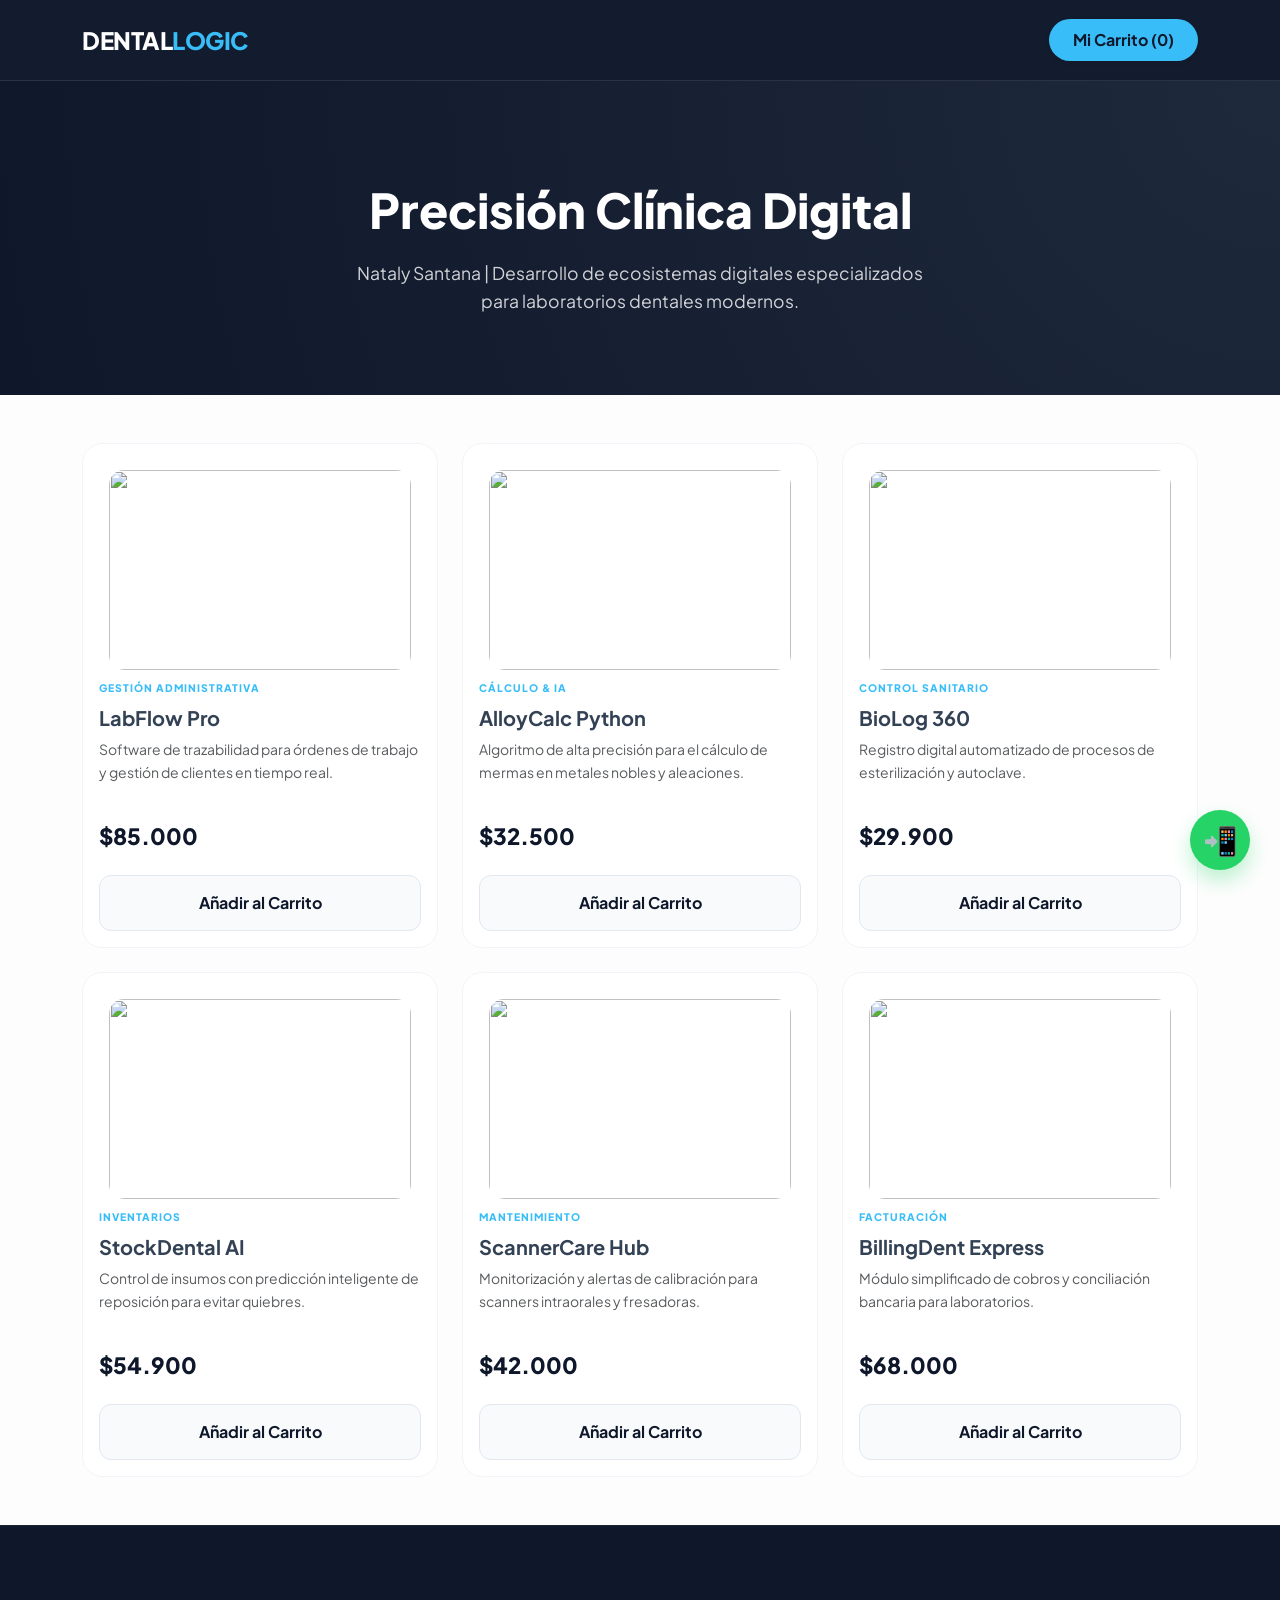
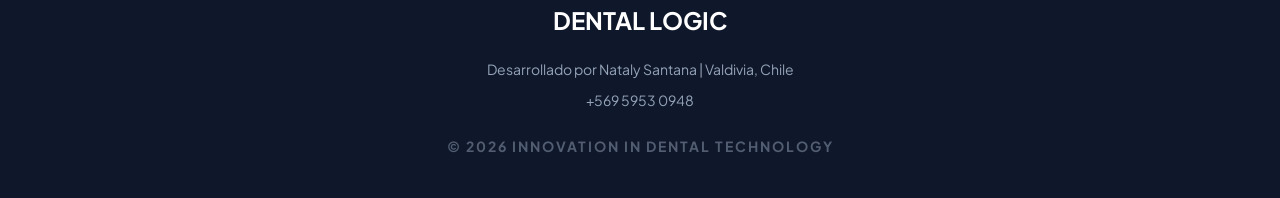
==== index.html @ 844ffe09 "design: upgrade a paleta profesional y catálogo completo" ====
<!DOCTYPE html>
<html lang="es">
<head>
    <meta charset="UTF-8">
    <meta name="viewport" content="width=device-width, initial-scale=1.0">
    <title>Dental Logic | Nataly Santana</title>
    <link href="https://cdn.jsdelivr.net/npm/bootstrap@5.3.0/dist/css/bootstrap.min.css" rel="stylesheet">
    <link href="https://fonts.googleapis.com/css2?family=Plus+Jakarta+Sans:wght@300;400;600;800&display=swap" rel="stylesheet">
    <style>
        :root { 
            --primary: #0f172a; 
            --accent: #38bdf8; 
            --bg: #fdfdfd; 
            --card-bg: #ffffff;
            --text-main: #334155;
            --wa-color: #25d366;
        }
        
        body { 
            background: var(--bg); 
            font-family: 'Plus Jakarta Sans', sans-serif; 
            color: var(--text-main);
            line-height: 1.6;
        }

        /* Navbar Estilo Minimalista */
        .navbar { 
            background: rgba(15, 23, 42, 0.98); 
            backdrop-filter: blur(10px);
            border-bottom: 1px solid rgba(255,255,255,0.1); 
            padding: 1.2rem 0;
        }
        .nav-logo { font-weight: 800; font-size: 1.5rem; color: white; text-decoration: none; letter-spacing: -0.5px; }
        .nav-logo span { color: var(--accent); }
        
        .btn-cart-nav { 
            background: var(--accent); 
            color: var(--primary); 
            border-radius: 50px; 
            padding: 8px 24px; 
            font-weight: 700; 
            border: none;
            transition: 0.3s;
        }

        /* Hero Section Profesional */
        .hero { 
            background: radial-gradient(circle at top right, #1e293b, #0f172a); 
            color: white; 
            padding: 100px 0 80px; 
            text-align: center; 
        }
        .hero h1 { font-weight: 800; font-size: 3rem; margin-bottom: 20px; }
        .hero p { opacity: 0.8; max-width: 600px; margin: 0 auto; font-size: 1.1rem; }

        /* Tarjetas de Producto */
        .product-card { 
            border: 1px solid #f1f5f9; 
            border-radius: 20px; 
            background: var(--card-bg); 
            transition: all 0.4s cubic-bezier(0.165, 0.84, 0.44, 1); 
            height: 100%; 
            display: flex;
            flex-direction: column;
        }
        .product-card:hover { 
            transform: translateY(-8px); 
            box-shadow: 0 20px 40px rgba(0,0,0,0.06);
            border-color: var(--accent);
        }
        
        .img-wrapper { 
            height: 200px; 
            border-radius: 15px; 
            margin: 10px;
            overflow: hidden; 
        }
        .card-img-top { height: 100%; width: 100%; object-fit: cover; }
        
        .badge-category { 
            font-size: 0.65rem; 
            text-transform: uppercase; 
            letter-spacing: 1px; 
            font-weight: 800; 
            color: var(--accent); 
            margin-bottom: 10px; 
            display: block;
        }

        .price-tag { font-size: 1.4rem; font-weight: 800; color: var(--primary); margin: 20px 0; }
        
        .btn-add { 
            background: #f8fafc; 
            color: var(--primary); 
            border: 1.5px solid #e2e8f0; 
            font-weight: 700; 
            border-radius: 12px; 
            width: 100%; 
            padding: 14px; 
            margin-top: auto;
            transition: 0.3s;
        }
        .btn-add:hover { background: var(--primary); color: white; border-color: var(--primary); }

        /* WhatsApp Floater */
        .wa-float { position: fixed; bottom: 30px; right: 30px; background: var(--wa-color); color: white; width: 60px; height: 60px; border-radius: 50%; display: flex; align-items: center; justify-content: center; font-size: 28px; box-shadow: 0 10px 20px rgba(37,211,102,0.3); z-index: 1000; text-decoration: none; }

        footer { background: #0f172a; color: #94a3b8; padding: 80px 0 40px; border-top: 1px solid rgba(255,255,255,0.05); }
    </style>
</head>
<body>

    <nav class="navbar sticky-top">
        <div class="container d-flex justify-content-between align-items-center">
            <a class="nav-logo" href="#">DENTAL<span>LOGIC</span></a>
            <button class="btn-cart-nav shadow-sm" data-bs-toggle="offcanvas" data-bs-target="#cartSide">
                Mi Carrito (<span id="count">0</span>)
            </button>
        </div>
    </nav>

    <header class="hero">
        <div class="container">
            <h1>Precisión Clínica Digital</h1>
            <p>Nataly Santana | Desarrollo de ecosistemas digitales especializados para laboratorios dentales modernos.</p>
        </div>
    </header>

    <main class="container py-5">
        <div class="row g-4">
            <div class="col-md-4">
                <div class="product-card p-3">
                    <div class="img-wrapper"><img src="https://images.unsplash.com/photo-1576091160550-2173dba999ef?auto=format&fit=crop&q=80&w=400" class="card-img-top"></div>
                    <span class="badge-category">Gestión Administrativa</span>
                    <h5 class="fw-bold">LabFlow Pro</h5>
                    <p class="small text-muted">Software de trazabilidad para órdenes de trabajo y gestión de clientes en tiempo real.</p>
                    <div class="price-tag">$85.000</div>
                    <button class="btn-add" onclick="add('LabFlow Pro', 85000)">Añadir al Carrito</button>
                </div>
            </div>

            <div class="col-md-4">
                <div class="product-card p-3">
                    <div class="img-wrapper"><img src="https://images.unsplash.com/photo-1551076805-e1869033e561?auto=format&fit=crop&q=80&w=400" class="card-img-top"></div>
                    <span class="badge-category">Cálculo & IA</span>
                    <h5 class="fw-bold">AlloyCalc Python</h5>
                    <p class="small text-muted">Algoritmo de alta precisión para el cálculo de mermas en metales nobles y aleaciones.</p>
                    <div class="price-tag">$32.500</div>
                    <button class="btn-add" onclick="add('AlloyCalc Python', 32500)">Añadir al Carrito</button>
                </div>
            </div>

            <div class="col-md-4">
                <div class="product-card p-3">
                    <div class="img-wrapper"><img src="https://images.unsplash.com/photo-1581091226825-a6a2a5aee158?auto=format&fit=crop&q=80&w=400" class="card-img-top"></div>
                    <span class="badge-category">Control Sanitario</span>
                    <h5 class="fw-bold">BioLog 360</h5>
                    <p class="small text-muted">Registro digital automatizado de procesos de esterilización y autoclave.</p>
                    <div class="price-tag">$29.900</div>
                    <button class="btn-add" onclick="add('BioLog 360', 29900)">Añadir al Carrito</button>
                </div>
            </div>

            <div class="col-md-4">
                <div class="product-card p-3">
                    <div class="img-wrapper"><img src="https://images.unsplash.com/photo-1460925895917-afdab827c52f?auto=format&fit=crop&q=80&w=400" class="card-img-top"></div>
                    <span class="badge-category">Inventarios</span>
                    <h5 class="fw-bold">StockDental AI</h5>
                    <p class="small text-muted">Control de insumos con predicción inteligente de reposición para evitar quiebres.</p>
                    <div class="price-tag">$54.900</div>
                    <button class="btn-add" onclick="add('StockDental AI', 54900)">Añadir al Carrito</button>
                </div>
            </div>

            <div class="col-md-4">
                <div class="product-card p-3">
                    <div class="img-wrapper"><img src="https://images.unsplash.com/photo-1518152006812-edab29b069ac?auto=format&fit=crop&q=80&w=400" class="card-img-top"></div>
                    <span class="badge-category">Mantenimiento</span>
                    <h5 class="fw-bold">ScannerCare Hub</h5>
                    <p class="small text-muted">Monitorización y alertas de calibración para scanners intraorales y fresadoras.</p>
                    <div class="price-tag">$42.000</div>
                    <button class="btn-add" onclick="add('ScannerCare Hub', 42000)">Añadir al Carrito</button>
                </div>
            </div>

            <div class="col-md-4">
                <div class="product-card p-3">
                    <div class="img-wrapper"><img src="https://images.unsplash.com/photo-1584017911766-d451b3d0e843?auto=format&fit=crop&q=80&w=400" class="card-img-top"></div>
                    <span class="badge-category">Facturación</span>
                    <h5 class="fw-bold">BillingDent Express</h5>
                    <p class="small text-muted">Módulo simplificado de cobros y conciliación bancaria para laboratorios.</p>
                    <div class="price-tag">$68.000</div>
                    <button class="btn-add" onclick="add('BillingDent Express', 68000)">Añadir al Carrito</button>
                </div>
            </div>
        </div>
    </main>

    <div class="offcanvas offcanvas-end shadow" tabindex="-1" id="cartSide">
        <div class="offcanvas-header py-4 bg-dark text-white">
            <h5 class="fw-bold mb-0">TU SELECCIÓN</h5>
            <button type="button" class="btn-close btn-close-white" data-bs-dismiss="offcanvas"></button>
        </div>
        <div class="offcanvas-body">
            <div id="cartList"></div>
            <div class="mt-4 p-3 bg-light rounded-4 text-dark d-flex justify-content-between fw-bold h5">
                <span>Total:</span>
                <span id="totalPrice">$0</span>
            </div>
            <a href="#" id="waCheck" class="btn btn-success w-100 py-3 mt-3 fw-bold rounded-4 shadow" style="display:none; background-color: var(--wa-color); border:none; font-size: 1.1rem;">IR A PAGAR 💳</a>
        </div>
    </div>

    <a href="https://wa.me/56959530948?text=Hola%20Nataly!%20Te%20contacto%20desde%20Dental%20Logic." class="wa-float" target="_blank">📲</a>

    <footer>
        <div class="container text-center">
            <h4 class="text-white fw-bold mb-4">DENTAL LOGIC</h4>
            <p class="small mb-2">Desarrollado por Nataly Santana | Valdivia, Chile</p>
            <p class="small mb-4">+569 5953 0948</p>
            <div class="opacity-50 small text-uppercase fw-bold" style="letter-spacing: 2px;">© 2026 Innovation in Dental Technology</div>
        </div>
    </footer>

    <script src="https://cdn.jsdelivr.net/npm/bootstrap@5.3.0/dist/js/bootstrap.bundle.min.js"></script>
    <script>
        let cart = [];
        let total = 0;
        function add(n, p) { cart.push({ n, p }); total += p; update(); }
        function update() {
            document.getElementById('count').innerText = cart.length;
            const list = document.getElementById('cartList');
            const wa = document.getElementById('waCheck');
            if (cart.length === 0) {
                list.innerHTML = '<div class="text-center py-5 text-muted small">El carrito está vacío.</div>';
                wa.style.display = "none";
            } else {
                list.innerHTML = '';
                cart.forEach((i, idx) => {
                    list.innerHTML += `<div class="d-flex justify-content-between mb-3 border-bottom pb-2"><div><div class="fw-bold small">${i.n}</div></div><strong class="text-primary">$${i.p.toLocaleString()}</strong></div>`;
                });
                wa.style.display = "block";
            }
            document.getElementById('totalPrice').innerText = `$${total.toLocaleString()}`;
            let m = "Hola Nataly! Me interesa contratar los siguientes programas de Dental Logic:%0A";
            cart.forEach(p => m += `- ${p.n}%0A`);
            m += `TOTAL A PAGAR: $${total}`;
            wa.href = `https://wa.me/56959530948?text=${m}`;
        }
    </script>
</body>
</html>
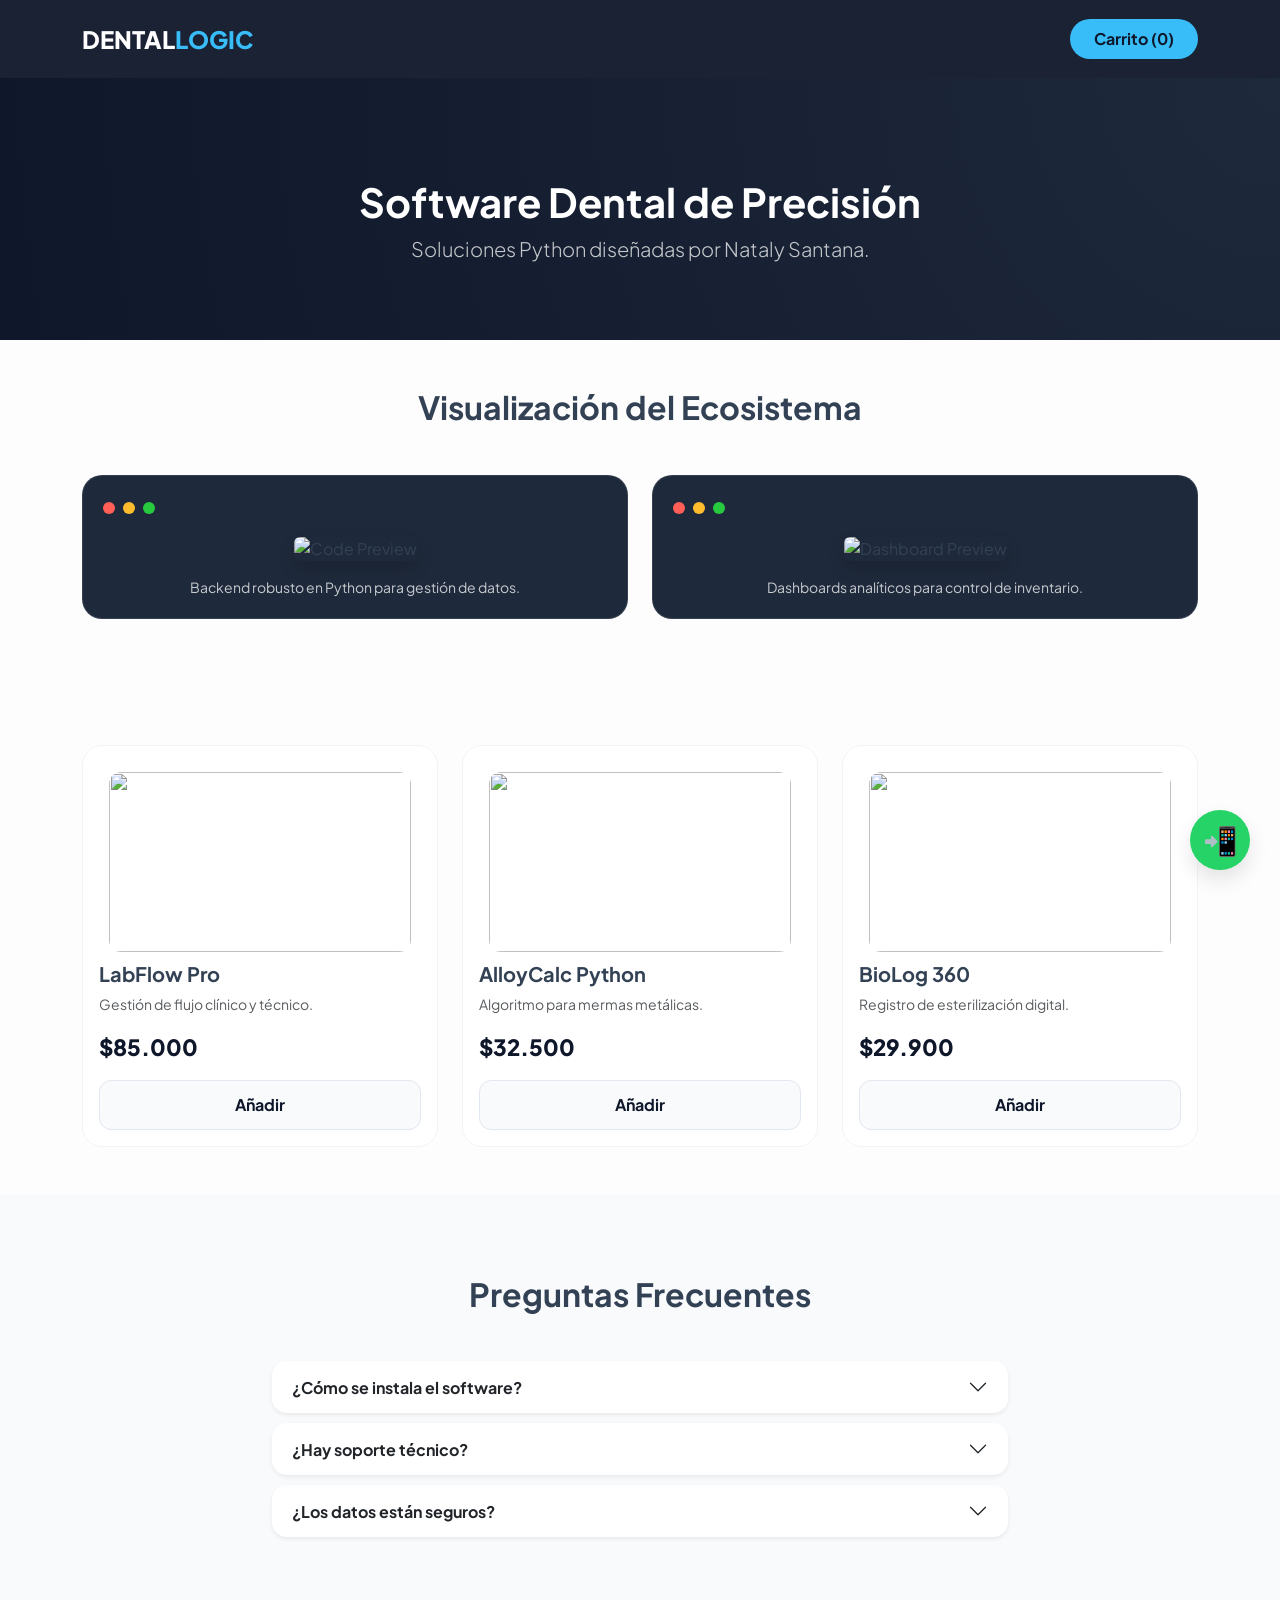
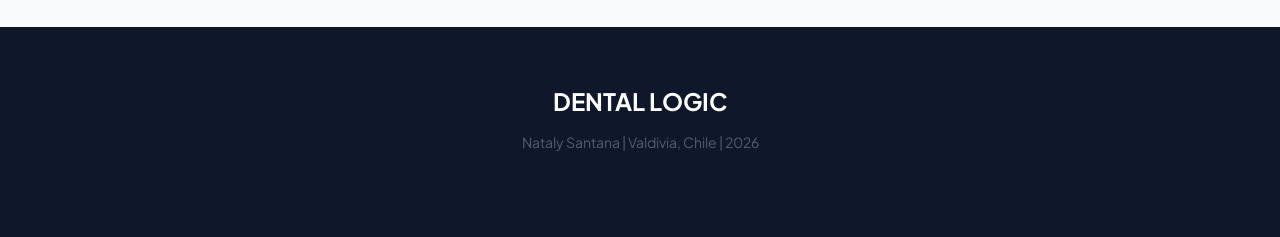
==== commit db42232f: "feat: agregar galería de software y sección de preguntas frecuentes" ====
--- a/index.html
+++ b/index.html
@@ -7,105 +7,34 @@
     <link href="https://cdn.jsdelivr.net/npm/bootstrap@5.3.0/dist/css/bootstrap.min.css" rel="stylesheet">
     <link href="https://fonts.googleapis.com/css2?family=Plus+Jakarta+Sans:wght@300;400;600;800&display=swap" rel="stylesheet">
     <style>
-        :root { 
-            --primary: #0f172a; 
-            --accent: #38bdf8; 
-            --bg: #fdfdfd; 
-            --card-bg: #ffffff;
-            --text-main: #334155;
-            --wa-color: #25d366;
-        }
+        :root { --primary: #0f172a; --accent: #38bdf8; --bg: #fdfdfd; --wa: #25d366; }
+        body { background: var(--bg); font-family: 'Plus Jakarta Sans', sans-serif; color: #334155; }
+        .navbar { background: rgba(15, 23, 42, 0.95); backdrop-filter: blur(10px); padding: 1.2rem 0; }
+        .nav-logo { font-weight: 800; font-size: 1.5rem; color: white; text-decoration: none; }
+        .nav-logo span { color: var(--accent); }
+        .btn-cart-nav { background: var(--accent); color: var(--primary); border-radius: 50px; padding: 8px 24px; font-weight: 700; border: none; }
         
-        body { 
-            background: var(--bg); 
-            font-family: 'Plus Jakarta Sans', sans-serif; 
-            color: var(--text-main);
-            line-height: 1.6;
-        }
-
-        /* Navbar Estilo Minimalista */
-        .navbar { 
-            background: rgba(15, 23, 42, 0.98); 
-            backdrop-filter: blur(10px);
-            border-bottom: 1px solid rgba(255,255,255,0.1); 
-            padding: 1.2rem 0;
-        }
-        .nav-logo { font-weight: 800; font-size: 1.5rem; color: white; text-decoration: none; letter-spacing: -0.5px; }
-        .nav-logo span { color: var(--accent); }
+        .hero { background: radial-gradient(circle at top right, #1e293b, #0f172a); color: white; padding: 100px 0 60px; text-align: center; }
         
-        .btn-cart-nav { 
-            background: var(--accent); 
-            color: var(--primary); 
-            border-radius: 50px; 
-            padding: 8px 24px; 
-            font-weight: 700; 
-            border: none;
-            transition: 0.3s;
-        }
-
-        /* Hero Section Profesional */
-        .hero { 
-            background: radial-gradient(circle at top right, #1e293b, #0f172a); 
-            color: white; 
-            padding: 100px 0 80px; 
-            text-align: center; 
-        }
-        .hero h1 { font-weight: 800; font-size: 3rem; margin-bottom: 20px; }
-        .hero p { opacity: 0.8; max-width: 600px; margin: 0 auto; font-size: 1.1rem; }
-
-        /* Tarjetas de Producto */
-        .product-card { 
-            border: 1px solid #f1f5f9; 
-            border-radius: 20px; 
-            background: var(--card-bg); 
-            transition: all 0.4s cubic-bezier(0.165, 0.84, 0.44, 1); 
-            height: 100%; 
-            display: flex;
-            flex-direction: column;
-        }
-        .product-card:hover { 
-            transform: translateY(-8px); 
-            box-shadow: 0 20px 40px rgba(0,0,0,0.06);
-            border-color: var(--accent);
-        }
+        /* Galería Estilo Dashboard */
+        .preview-box { background: #1e293b; border-radius: 20px; padding: 20px; border: 1px solid rgba(255,255,255,0.1); margin-bottom: 30px; }
+        .preview-dot { height: 12px; width: 12px; border-radius: 50%; display: inline-block; margin-right: 5px; }
         
-        .img-wrapper { 
-            height: 200px; 
-            border-radius: 15px; 
-            margin: 10px;
-            overflow: hidden; 
-        }
+        .product-card { border: 1px solid #f1f5f9; border-radius: 20px; background: white; transition: 0.4s; height: 100%; }
+        .product-card:hover { transform: translateY(-8px); box-shadow: 0 20px 40px rgba(0,0,0,0.06); border-color: var(--accent); }
+        .img-wrapper { height: 180px; border-radius: 12px; margin: 10px; overflow: hidden; }
         .card-img-top { height: 100%; width: 100%; object-fit: cover; }
-        
-        .badge-category { 
-            font-size: 0.65rem; 
-            text-transform: uppercase; 
-            letter-spacing: 1px; 
-            font-weight: 800; 
-            color: var(--accent); 
-            margin-bottom: 10px; 
-            display: block;
-        }
-
-        .price-tag { font-size: 1.4rem; font-weight: 800; color: var(--primary); margin: 20px 0; }
-        
-        .btn-add { 
-            background: #f8fafc; 
-            color: var(--primary); 
-            border: 1.5px solid #e2e8f0; 
-            font-weight: 700; 
-            border-radius: 12px; 
-            width: 100%; 
-            padding: 14px; 
-            margin-top: auto;
-            transition: 0.3s;
-        }
-        .btn-add:hover { background: var(--primary); color: white; border-color: var(--primary); }
-
-        /* WhatsApp Floater */
-        .wa-float { position: fixed; bottom: 30px; right: 30px; background: var(--wa-color); color: white; width: 60px; height: 60px; border-radius: 50%; display: flex; align-items: center; justify-content: center; font-size: 28px; box-shadow: 0 10px 20px rgba(37,211,102,0.3); z-index: 1000; text-decoration: none; }
-
-        footer { background: #0f172a; color: #94a3b8; padding: 80px 0 40px; border-top: 1px solid rgba(255,255,255,0.05); }
+        .price-tag { font-size: 1.4rem; font-weight: 800; color: var(--primary); margin: 15px 0; }
+        .btn-add { background: #f8fafc; color: var(--primary); border: 1.5px solid #e2e8f0; font-weight: 700; border-radius: 12px; width: 100%; padding: 12px; }
+        .btn-add:hover { background: var(--primary); color: white; }
+
+        /* FAQ Estilo Acordeón */
+        .faq-section { background: #f8fafc; padding: 80px 0; }
+        .accordion-item { border: none; margin-bottom: 10px; border-radius: 15px !important; overflow: hidden; box-shadow: 0 5px 15px rgba(0,0,0,0.02); }
+        .accordion-button:not(.collapsed) { background-color: var(--accent); color: var(--primary); }
+
+        .wa-float { position: fixed; bottom: 30px; right: 30px; background: var(--wa); color: white; width: 60px; height: 60px; border-radius: 50%; display: flex; align-items: center; justify-content: center; font-size: 28px; box-shadow: 0 10px 20px rgba(0,0,0,0.1); z-index: 1000; text-decoration: none; }
+        footer { background: #0f172a; color: #94a3b8; padding: 60px 0; }
     </style>
 </head>
 <body>
@@ -113,92 +42,130 @@
     <nav class="navbar sticky-top">
         <div class="container d-flex justify-content-between align-items-center">
             <a class="nav-logo" href="#">DENTAL<span>LOGIC</span></a>
-            <button class="btn-cart-nav shadow-sm" data-bs-toggle="offcanvas" data-bs-target="#cartSide">
-                Mi Carrito (<span id="count">0</span>)
+            <button class="btn-cart-nav" data-bs-toggle="offcanvas" data-bs-target="#cartSide">
+                Carrito (<span id="count">0</span>)
             </button>
         </div>
     </nav>
 
     <header class="hero">
         <div class="container">
-            <h1>Precisión Clínica Digital</h1>
-            <p>Nataly Santana | Desarrollo de ecosistemas digitales especializados para laboratorios dentales modernos.</p>
+            <h1 class="fw-bold">Software Dental de Precisión</h1>
+            <p class="lead opacity-75">Soluciones Python diseñadas por Nataly Santana.</p>
         </div>
     </header>
+
+    <section class="container py-5">
+        <h2 class="text-center fw-bold mb-5">Visualización del Ecosistema</h2>
+        <div class="row g-4 text-center">
+            <div class="col-md-6">
+                <div class="preview-box">
+                    <div class="text-start mb-3">
+                        <span class="preview-dot" style="background:#ff5f56"></span>
+                        <span class="preview-dot" style="background:#ffbd2e"></span>
+                        <span class="preview-dot" style="background:#27c93f"></span>
+                    </div>
+                    <img src="https://images.unsplash.com/photo-1555066931-4365d14bab8c?q=80&w=600" class="img-fluid rounded shadow" alt="Code Preview">
+                    <p class="text-white mt-3 mb-0 small opacity-75">Backend robusto en Python para gestión de datos.</p>
+                </div>
+            </div>
+            <div class="col-md-6">
+                <div class="preview-box">
+                    <div class="text-start mb-3">
+                        <span class="preview-dot" style="background:#ff5f56"></span>
+                        <span class="preview-dot" style="background:#ffbd2e"></span>
+                        <span class="preview-dot" style="background:#27c93f"></span>
+                    </div>
+                    <img src="https://images.unsplash.com/photo-1551288049-bbda38a10ad5?q=80&w=600" class="img-fluid rounded shadow" alt="Dashboard Preview">
+                    <p class="text-white mt-3 mb-0 small opacity-75">Dashboards analíticos para control de inventario.</p>
+                </div>
+            </div>
+        </div>
+    </section>
 
     <main class="container py-5">
         <div class="row g-4">
             <div class="col-md-4">
                 <div class="product-card p-3">
-                    <div class="img-wrapper"><img src="https://images.unsplash.com/photo-1576091160550-2173dba999ef?auto=format&fit=crop&q=80&w=400" class="card-img-top"></div>
-                    <span class="badge-category">Gestión Administrativa</span>
-                    <h5 class="fw-bold">LabFlow Pro</h5>
-                    <p class="small text-muted">Software de trazabilidad para órdenes de trabajo y gestión de clientes en tiempo real.</p>
+                    <div class="img-wrapper"><img src="https://images.unsplash.com/photo-1576091160550-2173dba999ef?q=80&w=400" class="card-img-top"></div>
+                    <h5 class="fw-bold mt-2">LabFlow Pro</h5>
+                    <p class="small text-muted">Gestión de flujo clínico y técnico.</p>
                     <div class="price-tag">$85.000</div>
-                    <button class="btn-add" onclick="add('LabFlow Pro', 85000)">Añadir al Carrito</button>
-                </div>
-            </div>
-
+                    <button class="btn-add" onclick="add('LabFlow Pro', 85000)">Añadir</button>
+                </div>
+            </div>
             <div class="col-md-4">
                 <div class="product-card p-3">
-                    <div class="img-wrapper"><img src="https://images.unsplash.com/photo-1551076805-e1869033e561?auto=format&fit=crop&q=80&w=400" class="card-img-top"></div>
-                    <span class="badge-category">Cálculo & IA</span>
-                    <h5 class="fw-bold">AlloyCalc Python</h5>
-                    <p class="small text-muted">Algoritmo de alta precisión para el cálculo de mermas en metales nobles y aleaciones.</p>
+                    <div class="img-wrapper"><img src="https://images.unsplash.com/photo-1518152006812-edab29b069ac?q=80&w=400" class="card-img-top"></div>
+                    <h5 class="fw-bold mt-2">AlloyCalc Python</h5>
+                    <p class="small text-muted">Algoritmo para mermas metálicas.</p>
                     <div class="price-tag">$32.500</div>
-                    <button class="btn-add" onclick="add('AlloyCalc Python', 32500)">Añadir al Carrito</button>
-                </div>
-            </div>
-
+                    <button class="btn-add" onclick="add('AlloyCalc Python', 32500)">Añadir</button>
+                </div>
+            </div>
             <div class="col-md-4">
                 <div class="product-card p-3">
-                    <div class="img-wrapper"><img src="https://images.unsplash.com/photo-1581091226825-a6a2a5aee158?auto=format&fit=crop&q=80&w=400" class="card-img-top"></div>
-                    <span class="badge-category">Control Sanitario</span>
-                    <h5 class="fw-bold">BioLog 360</h5>
-                    <p class="small text-muted">Registro digital automatizado de procesos de esterilización y autoclave.</p>
+                    <div class="img-wrapper"><img src="https://images.unsplash.com/photo-1581091226825-a6a2a5aee158?q=80&w=400" class="card-img-top"></div>
+                    <h5 class="fw-bold mt-2">BioLog 360</h5>
+                    <p class="small text-muted">Registro de esterilización digital.</p>
                     <div class="price-tag">$29.900</div>
-                    <button class="btn-add" onclick="add('BioLog 360', 29900)">Añadir al Carrito</button>
-                </div>
-            </div>
-
-            <div class="col-md-4">
-                <div class="product-card p-3">
-                    <div class="img-wrapper"><img src="https://images.unsplash.com/photo-1460925895917-afdab827c52f?auto=format&fit=crop&q=80&w=400" class="card-img-top"></div>
-                    <span class="badge-category">Inventarios</span>
-                    <h5 class="fw-bold">StockDental AI</h5>
-                    <p class="small text-muted">Control de insumos con predicción inteligente de reposición para evitar quiebres.</p>
-                    <div class="price-tag">$54.900</div>
-                    <button class="btn-add" onclick="add('StockDental AI', 54900)">Añadir al Carrito</button>
-                </div>
-            </div>
-
-            <div class="col-md-4">
-                <div class="product-card p-3">
-                    <div class="img-wrapper"><img src="https://images.unsplash.com/photo-1518152006812-edab29b069ac?auto=format&fit=crop&q=80&w=400" class="card-img-top"></div>
-                    <span class="badge-category">Mantenimiento</span>
-                    <h5 class="fw-bold">ScannerCare Hub</h5>
-                    <p class="small text-muted">Monitorización y alertas de calibración para scanners intraorales y fresadoras.</p>
-                    <div class="price-tag">$42.000</div>
-                    <button class="btn-add" onclick="add('ScannerCare Hub', 42000)">Añadir al Carrito</button>
-                </div>
-            </div>
-
-            <div class="col-md-4">
-                <div class="product-card p-3">
-                    <div class="img-wrapper"><img src="https://images.unsplash.com/photo-1584017911766-d451b3d0e843?auto=format&fit=crop&q=80&w=400" class="card-img-top"></div>
-                    <span class="badge-category">Facturación</span>
-                    <h5 class="fw-bold">BillingDent Express</h5>
-                    <p class="small text-muted">Módulo simplificado de cobros y conciliación bancaria para laboratorios.</p>
-                    <div class="price-tag">$68.000</div>
-                    <button class="btn-add" onclick="add('BillingDent Express', 68000)">Añadir al Carrito</button>
+                    <button class="btn-add" onclick="add('BioLog 360', 29900)">Añadir</button>
                 </div>
             </div>
         </div>
     </main>
 
+    <section class="faq-section">
+        <div class="container">
+            <h2 class="text-center fw-bold mb-5">Preguntas Frecuentes</h2>
+            <div class="row justify-content-center">
+                <div class="col-md-8">
+                    <div class="accordion" id="faqAcc">
+                        <div class="accordion-item shadow-sm">
+                            <h2 class="accordion-header">
+                                <button class="accordion-button collapsed fw-bold" type="button" data-bs-toggle="collapse" data-bs-target="#f1">
+                                    ¿Cómo se instala el software?
+                                </button>
+                            </h2>
+                            <div id="f1" class="accordion-collapse collapse" data-bs-parent="#faqAcc">
+                                <div class="accordion-body">
+                                    Nuestras soluciones son Web-Based o de escritorio. Yo misma realizo la configuración remota inicial para asegurar que todo funcione perfecto en tu laboratorio.
+                                </div>
+                            </div>
+                        </div>
+                        <div class="accordion-item shadow-sm">
+                            <h2 class="accordion-header">
+                                <button class="accordion-button collapsed fw-bold" type="button" data-bs-toggle="collapse" data-bs-target="#f2">
+                                    ¿Hay soporte técnico?
+                                </button>
+                            </h2>
+                            <div id="f2" class="accordion-collapse collapse" data-bs-parent="#faqAcc">
+                                <div class="accordion-body">
+                                    ¡Claro! Al ser desarrolladora directa, el soporte es personalizado vía WhatsApp o Zoom para cualquier duda técnica.
+                                </div>
+                            </div>
+                        </div>
+                        <div class="accordion-item shadow-sm">
+                            <h2 class="accordion-header">
+                                <button class="accordion-button collapsed fw-bold" type="button" data-bs-toggle="collapse" data-bs-target="#f3">
+                                    ¿Los datos están seguros?
+                                </button>
+                            </h2>
+                            <div id="f3" class="accordion-collapse collapse" data-bs-parent="#faqAcc">
+                                <div class="accordion-body">
+                                    Sí. Utilizamos bases de datos encriptadas y respaldos automáticos diarios para que la información de tus pacientes esté siempre protegida.
+                                </div>
+                            </div>
+                        </div>
+                    </div>
+                </div>
+            </div>
+        </div>
+    </section>
+
     <div class="offcanvas offcanvas-end shadow" tabindex="-1" id="cartSide">
-        <div class="offcanvas-header py-4 bg-dark text-white">
-            <h5 class="fw-bold mb-0">TU SELECCIÓN</h5>
+        <div class="offcanvas-header bg-dark text-white">
+            <h5 class="fw-bold mb-0">TU PEDIDO</h5>
             <button type="button" class="btn-close btn-close-white" data-bs-dismiss="offcanvas"></button>
         </div>
         <div class="offcanvas-body">
@@ -207,7 +174,7 @@
                 <span>Total:</span>
                 <span id="totalPrice">$0</span>
             </div>
-            <a href="#" id="waCheck" class="btn btn-success w-100 py-3 mt-3 fw-bold rounded-4 shadow" style="display:none; background-color: var(--wa-color); border:none; font-size: 1.1rem;">IR A PAGAR 💳</a>
+            <a href="#" id="waCheck" class="btn btn-success w-100 py-3 mt-3 fw-bold rounded-4 shadow" style="display:none; background-color: var(--wa); border:none;">PAGAR VÍA WHATSAPP 📲</a>
         </div>
     </div>
 
@@ -215,36 +182,29 @@
 
     <footer>
         <div class="container text-center">
-            <h4 class="text-white fw-bold mb-4">DENTAL LOGIC</h4>
-            <p class="small mb-2">Desarrollado por Nataly Santana | Valdivia, Chile</p>
-            <p class="small mb-4">+569 5953 0948</p>
-            <div class="opacity-50 small text-uppercase fw-bold" style="letter-spacing: 2px;">© 2026 Innovation in Dental Technology</div>
+            <h4 class="text-white fw-bold mb-3">DENTAL LOGIC</h4>
+            <p class="small mb-4 opacity-50">Nataly Santana | Valdivia, Chile | 2026</p>
         </div>
     </footer>
 
     <script src="https://cdn.jsdelivr.net/npm/bootstrap@5.3.0/dist/js/bootstrap.bundle.min.js"></script>
     <script>
-        let cart = [];
-        let total = 0;
+        let cart = []; let total = 0;
         function add(n, p) { cart.push({ n, p }); total += p; update(); }
         function update() {
             document.getElementById('count').innerText = cart.length;
             const list = document.getElementById('cartList');
             const wa = document.getElementById('waCheck');
-            if (cart.length === 0) {
-                list.innerHTML = '<div class="text-center py-5 text-muted small">El carrito está vacío.</div>';
-                wa.style.display = "none";
-            } else {
+            if (cart.length === 0) { list.innerHTML = '<div class="text-center py-5 text-muted small">Vacio.</div>'; wa.style.display = "none"; }
+            else {
                 list.innerHTML = '';
-                cart.forEach((i, idx) => {
-                    list.innerHTML += `<div class="d-flex justify-content-between mb-3 border-bottom pb-2"><div><div class="fw-bold small">${i.n}</div></div><strong class="text-primary">$${i.p.toLocaleString()}</strong></div>`;
-                });
+                cart.forEach(i => { list.innerHTML += `<div class="d-flex justify-content-between mb-3 border-bottom pb-2"><div><div class="fw-bold small">${i.n}</div></div><strong>$${i.p.toLocaleString()}</strong></div>`; });
                 wa.style.display = "block";
             }
             document.getElementById('totalPrice').innerText = `$${total.toLocaleString()}`;
-            let m = "Hola Nataly! Me interesa contratar los siguientes programas de Dental Logic:%0A";
+            let m = "Hola Nataly! Me interesa contratar estos programas:%0A";
             cart.forEach(p => m += `- ${p.n}%0A`);
-            m += `TOTAL A PAGAR: $${total}`;
+            m += `Total: $${total}`;
             wa.href = `https://wa.me/56959530948?text=${m}`;
         }
     </script>
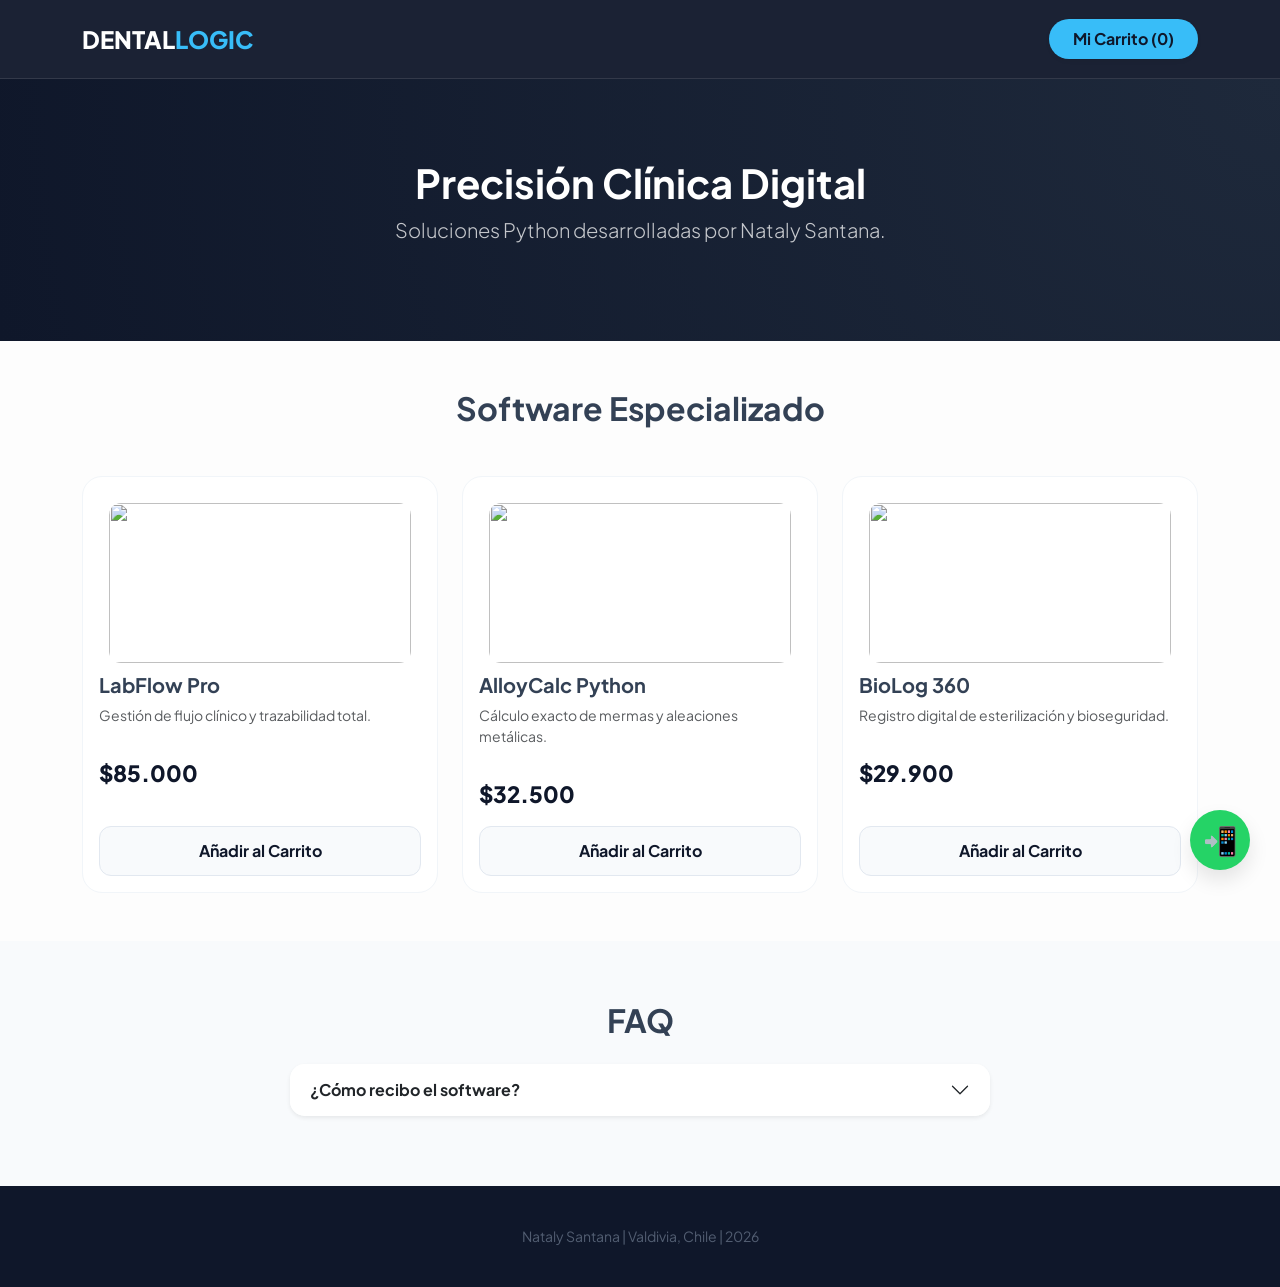
==== commit 82d8dd23: "fix: restaurar versión profesional completa" ====
--- a/index.html
+++ b/index.html
@@ -9,32 +9,23 @@
     <style>
         :root { --primary: #0f172a; --accent: #38bdf8; --bg: #fdfdfd; --wa: #25d366; }
         body { background: var(--bg); font-family: 'Plus Jakarta Sans', sans-serif; color: #334155; }
-        .navbar { background: rgba(15, 23, 42, 0.95); backdrop-filter: blur(10px); padding: 1.2rem 0; }
+        .navbar { background: rgba(15, 23, 42, 0.95); backdrop-filter: blur(10px); padding: 1.2rem 0; border-bottom: 1px solid rgba(255,255,255,0.1); }
         .nav-logo { font-weight: 800; font-size: 1.5rem; color: white; text-decoration: none; }
         .nav-logo span { color: var(--accent); }
         .btn-cart-nav { background: var(--accent); color: var(--primary); border-radius: 50px; padding: 8px 24px; font-weight: 700; border: none; }
-        
-        .hero { background: radial-gradient(circle at top right, #1e293b, #0f172a); color: white; padding: 100px 0 60px; text-align: center; }
-        
-        /* Galería Estilo Dashboard */
-        .preview-box { background: #1e293b; border-radius: 20px; padding: 20px; border: 1px solid rgba(255,255,255,0.1); margin-bottom: 30px; }
-        .preview-dot { height: 12px; width: 12px; border-radius: 50%; display: inline-block; margin-right: 5px; }
-        
-        .product-card { border: 1px solid #f1f5f9; border-radius: 20px; background: white; transition: 0.4s; height: 100%; }
+        .hero { background: radial-gradient(circle at top right, #1e293b, #0f172a); color: white; padding: 80px 0; text-align: center; }
+        .preview-box { background: #1e293b; border-radius: 20px; padding: 15px; border: 1px solid rgba(255,255,255,0.1); margin-bottom: 20px; }
+        .preview-dot { height: 10px; width: 10px; border-radius: 50%; display: inline-block; margin-right: 5px; }
+        .product-card { border: 1px solid #f1f5f9; border-radius: 20px; background: white; transition: 0.4s; height: 100%; display: flex; flex-direction: column; }
         .product-card:hover { transform: translateY(-8px); box-shadow: 0 20px 40px rgba(0,0,0,0.06); border-color: var(--accent); }
-        .img-wrapper { height: 180px; border-radius: 12px; margin: 10px; overflow: hidden; }
+        .img-wrapper { height: 160px; border-radius: 12px; margin: 10px; overflow: hidden; }
         .card-img-top { height: 100%; width: 100%; object-fit: cover; }
         .price-tag { font-size: 1.4rem; font-weight: 800; color: var(--primary); margin: 15px 0; }
-        .btn-add { background: #f8fafc; color: var(--primary); border: 1.5px solid #e2e8f0; font-weight: 700; border-radius: 12px; width: 100%; padding: 12px; }
-        .btn-add:hover { background: var(--primary); color: white; }
-
-        /* FAQ Estilo Acordeón */
-        .faq-section { background: #f8fafc; padding: 80px 0; }
-        .accordion-item { border: none; margin-bottom: 10px; border-radius: 15px !important; overflow: hidden; box-shadow: 0 5px 15px rgba(0,0,0,0.02); }
-        .accordion-button:not(.collapsed) { background-color: var(--accent); color: var(--primary); }
-
+        .btn-add { background: #f8fafc; color: var(--primary); border: 1.5px solid #e2e8f0; font-weight: 700; border-radius: 12px; width: 100%; padding: 12px; margin-top: auto; }
+        .faq-section { background: #f8fafc; padding: 60px 0; }
+        .accordion-item { border: none; margin-bottom: 10px; border-radius: 15px !important; overflow: hidden; }
         .wa-float { position: fixed; bottom: 30px; right: 30px; background: var(--wa); color: white; width: 60px; height: 60px; border-radius: 50%; display: flex; align-items: center; justify-content: center; font-size: 28px; box-shadow: 0 10px 20px rgba(0,0,0,0.1); z-index: 1000; text-decoration: none; }
-        footer { background: #0f172a; color: #94a3b8; padding: 60px 0; }
+        footer { background: #0f172a; color: #94a3b8; padding: 40px 0; text-align: center; }
     </style>
 </head>
 <body>
@@ -42,74 +33,47 @@
     <nav class="navbar sticky-top">
         <div class="container d-flex justify-content-between align-items-center">
             <a class="nav-logo" href="#">DENTAL<span>LOGIC</span></a>
-            <button class="btn-cart-nav" data-bs-toggle="offcanvas" data-bs-target="#cartSide">
-                Carrito (<span id="count">0</span>)
+            <button class="btn-cart-nav shadow-sm" data-bs-toggle="offcanvas" data-bs-target="#cartSide">
+                Mi Carrito (<span id="count">0</span>)
             </button>
         </div>
     </nav>
 
     <header class="hero">
         <div class="container">
-            <h1 class="fw-bold">Software Dental de Precisión</h1>
-            <p class="lead opacity-75">Soluciones Python diseñadas por Nataly Santana.</p>
+            <h1 class="fw-bold">Precisión Clínica Digital</h1>
+            <p class="lead opacity-75">Soluciones Python desarrolladas por Nataly Santana.</p>
         </div>
     </header>
 
-    <section class="container py-5">
-        <h2 class="text-center fw-bold mb-5">Visualización del Ecosistema</h2>
-        <div class="row g-4 text-center">
-            <div class="col-md-6">
-                <div class="preview-box">
-                    <div class="text-start mb-3">
-                        <span class="preview-dot" style="background:#ff5f56"></span>
-                        <span class="preview-dot" style="background:#ffbd2e"></span>
-                        <span class="preview-dot" style="background:#27c93f"></span>
-                    </div>
-                    <img src="https://images.unsplash.com/photo-1555066931-4365d14bab8c?q=80&w=600" class="img-fluid rounded shadow" alt="Code Preview">
-                    <p class="text-white mt-3 mb-0 small opacity-75">Backend robusto en Python para gestión de datos.</p>
-                </div>
-            </div>
-            <div class="col-md-6">
-                <div class="preview-box">
-                    <div class="text-start mb-3">
-                        <span class="preview-dot" style="background:#ff5f56"></span>
-                        <span class="preview-dot" style="background:#ffbd2e"></span>
-                        <span class="preview-dot" style="background:#27c93f"></span>
-                    </div>
-                    <img src="https://images.unsplash.com/photo-1551288049-bbda38a10ad5?q=80&w=600" class="img-fluid rounded shadow" alt="Dashboard Preview">
-                    <p class="text-white mt-3 mb-0 small opacity-75">Dashboards analíticos para control de inventario.</p>
-                </div>
-            </div>
-        </div>
-    </section>
-
     <main class="container py-5">
+        <h2 class="text-center fw-bold mb-5">Software Especializado</h2>
         <div class="row g-4">
             <div class="col-md-4">
                 <div class="product-card p-3">
                     <div class="img-wrapper"><img src="https://images.unsplash.com/photo-1576091160550-2173dba999ef?q=80&w=400" class="card-img-top"></div>
-                    <h5 class="fw-bold mt-2">LabFlow Pro</h5>
-                    <p class="small text-muted">Gestión de flujo clínico y técnico.</p>
+                    <h5 class="fw-bold">LabFlow Pro</h5>
+                    <p class="small text-muted">Gestión de flujo clínico y trazabilidad total.</p>
                     <div class="price-tag">$85.000</div>
-                    <button class="btn-add" onclick="add('LabFlow Pro', 85000)">Añadir</button>
+                    <button class="btn-add" onclick="add('LabFlow Pro', 85000)">Añadir al Carrito</button>
                 </div>
             </div>
             <div class="col-md-4">
                 <div class="product-card p-3">
-                    <div class="img-wrapper"><img src="https://images.unsplash.com/photo-1518152006812-edab29b069ac?q=80&w=400" class="card-img-top"></div>
-                    <h5 class="fw-bold mt-2">AlloyCalc Python</h5>
-                    <p class="small text-muted">Algoritmo para mermas metálicas.</p>
+                    <div class="img-wrapper"><img src="https://images.unsplash.com/photo-1551076805-e1869033e561?q=80&w=400" class="card-img-top"></div>
+                    <h5 class="fw-bold">AlloyCalc Python</h5>
+                    <p class="small text-muted">Cálculo exacto de mermas y aleaciones metálicas.</p>
                     <div class="price-tag">$32.500</div>
-                    <button class="btn-add" onclick="add('AlloyCalc Python', 32500)">Añadir</button>
+                    <button class="btn-add" onclick="add('AlloyCalc Python', 32500)">Añadir al Carrito</button>
                 </div>
             </div>
             <div class="col-md-4">
                 <div class="product-card p-3">
                     <div class="img-wrapper"><img src="https://images.unsplash.com/photo-1581091226825-a6a2a5aee158?q=80&w=400" class="card-img-top"></div>
-                    <h5 class="fw-bold mt-2">BioLog 360</h5>
-                    <p class="small text-muted">Registro de esterilización digital.</p>
+                    <h5 class="fw-bold">BioLog 360</h5>
+                    <p class="small text-muted">Registro digital de esterilización y bioseguridad.</p>
                     <div class="price-tag">$29.900</div>
-                    <button class="btn-add" onclick="add('BioLog 360', 29900)">Añadir</button>
+                    <button class="btn-add" onclick="add('BioLog 360', 29900)">Añadir al Carrito</button>
                 </div>
             </div>
         </div>
@@ -117,47 +81,11 @@
 
     <section class="faq-section">
         <div class="container">
-            <h2 class="text-center fw-bold mb-5">Preguntas Frecuentes</h2>
-            <div class="row justify-content-center">
-                <div class="col-md-8">
-                    <div class="accordion" id="faqAcc">
-                        <div class="accordion-item shadow-sm">
-                            <h2 class="accordion-header">
-                                <button class="accordion-button collapsed fw-bold" type="button" data-bs-toggle="collapse" data-bs-target="#f1">
-                                    ¿Cómo se instala el software?
-                                </button>
-                            </h2>
-                            <div id="f1" class="accordion-collapse collapse" data-bs-parent="#faqAcc">
-                                <div class="accordion-body">
-                                    Nuestras soluciones son Web-Based o de escritorio. Yo misma realizo la configuración remota inicial para asegurar que todo funcione perfecto en tu laboratorio.
-                                </div>
-                            </div>
-                        </div>
-                        <div class="accordion-item shadow-sm">
-                            <h2 class="accordion-header">
-                                <button class="accordion-button collapsed fw-bold" type="button" data-bs-toggle="collapse" data-bs-target="#f2">
-                                    ¿Hay soporte técnico?
-                                </button>
-                            </h2>
-                            <div id="f2" class="accordion-collapse collapse" data-bs-parent="#faqAcc">
-                                <div class="accordion-body">
-                                    ¡Claro! Al ser desarrolladora directa, el soporte es personalizado vía WhatsApp o Zoom para cualquier duda técnica.
-                                </div>
-                            </div>
-                        </div>
-                        <div class="accordion-item shadow-sm">
-                            <h2 class="accordion-header">
-                                <button class="accordion-button collapsed fw-bold" type="button" data-bs-toggle="collapse" data-bs-target="#f3">
-                                    ¿Los datos están seguros?
-                                </button>
-                            </h2>
-                            <div id="f3" class="accordion-collapse collapse" data-bs-parent="#faqAcc">
-                                <div class="accordion-body">
-                                    Sí. Utilizamos bases de datos encriptadas y respaldos automáticos diarios para que la información de tus pacientes esté siempre protegida.
-                                </div>
-                            </div>
-                        </div>
-                    </div>
+            <h2 class="text-center fw-bold mb-4">FAQ</h2>
+            <div class="accordion mx-auto" style="max-width: 700px;" id="faqAcc">
+                <div class="accordion-item shadow-sm">
+                    <h2 class="accordion-header"><button class="accordion-button collapsed fw-bold" type="button" data-bs-toggle="collapse" data-bs-target="#f1">¿Cómo recibo el software?</button></h2>
+                    <div id="f1" class="accordion-collapse collapse" data-bs-parent="#faqAcc"><div class="accordion-body">Instalación remota personalizada y soporte directo vía WhatsApp.</div></div>
                 </div>
             </div>
         </div>
@@ -165,7 +93,7 @@
 
     <div class="offcanvas offcanvas-end shadow" tabindex="-1" id="cartSide">
         <div class="offcanvas-header bg-dark text-white">
-            <h5 class="fw-bold mb-0">TU PEDIDO</h5>
+            <h5 class="fw-bold mb-0">TU SELECCIÓN</h5>
             <button type="button" class="btn-close btn-close-white" data-bs-dismiss="offcanvas"></button>
         </div>
         <div class="offcanvas-body">
@@ -174,16 +102,15 @@
                 <span>Total:</span>
                 <span id="totalPrice">$0</span>
             </div>
-            <a href="#" id="waCheck" class="btn btn-success w-100 py-3 mt-3 fw-bold rounded-4 shadow" style="display:none; background-color: var(--wa); border:none;">PAGAR VÍA WHATSAPP 📲</a>
+            <a href="#" id="waCheck" class="btn btn-success w-100 py-3 mt-3 fw-bold rounded-4 shadow" style="display:none; background-color: var(--wa); border:none;">PAGAR VÍA WHATSAPP 💳</a>
         </div>
     </div>
 
     <a href="https://wa.me/56959530948?text=Hola%20Nataly!%20Te%20contacto%20desde%20Dental%20Logic." class="wa-float" target="_blank">📲</a>
 
     <footer>
-        <div class="container text-center">
-            <h4 class="text-white fw-bold mb-3">DENTAL LOGIC</h4>
-            <p class="small mb-4 opacity-50">Nataly Santana | Valdivia, Chile | 2026</p>
+        <div class="container">
+            <p class="small mb-0 opacity-50">Nataly Santana | Valdivia, Chile | 2026</p>
         </div>
     </footer>
 
@@ -195,14 +122,14 @@
             document.getElementById('count').innerText = cart.length;
             const list = document.getElementById('cartList');
             const wa = document.getElementById('waCheck');
-            if (cart.length === 0) { list.innerHTML = '<div class="text-center py-5 text-muted small">Vacio.</div>'; wa.style.display = "none"; }
+            if (cart.length === 0) { list.innerHTML = '<div class="text-center py-5 text-muted small">Carrito vacío.</div>'; wa.style.display = "none"; }
             else {
                 list.innerHTML = '';
                 cart.forEach(i => { list.innerHTML += `<div class="d-flex justify-content-between mb-3 border-bottom pb-2"><div><div class="fw-bold small">${i.n}</div></div><strong>$${i.p.toLocaleString()}</strong></div>`; });
                 wa.style.display = "block";
             }
             document.getElementById('totalPrice').innerText = `$${total.toLocaleString()}`;
-            let m = "Hola Nataly! Me interesa contratar estos programas:%0A";
+            let m = "Hola Nataly! Quiero contratar estos programas:%0A";
             cart.forEach(p => m += `- ${p.n}%0A`);
             m += `Total: $${total}`;
             wa.href = `https://wa.me/56959530948?text=${m}`;
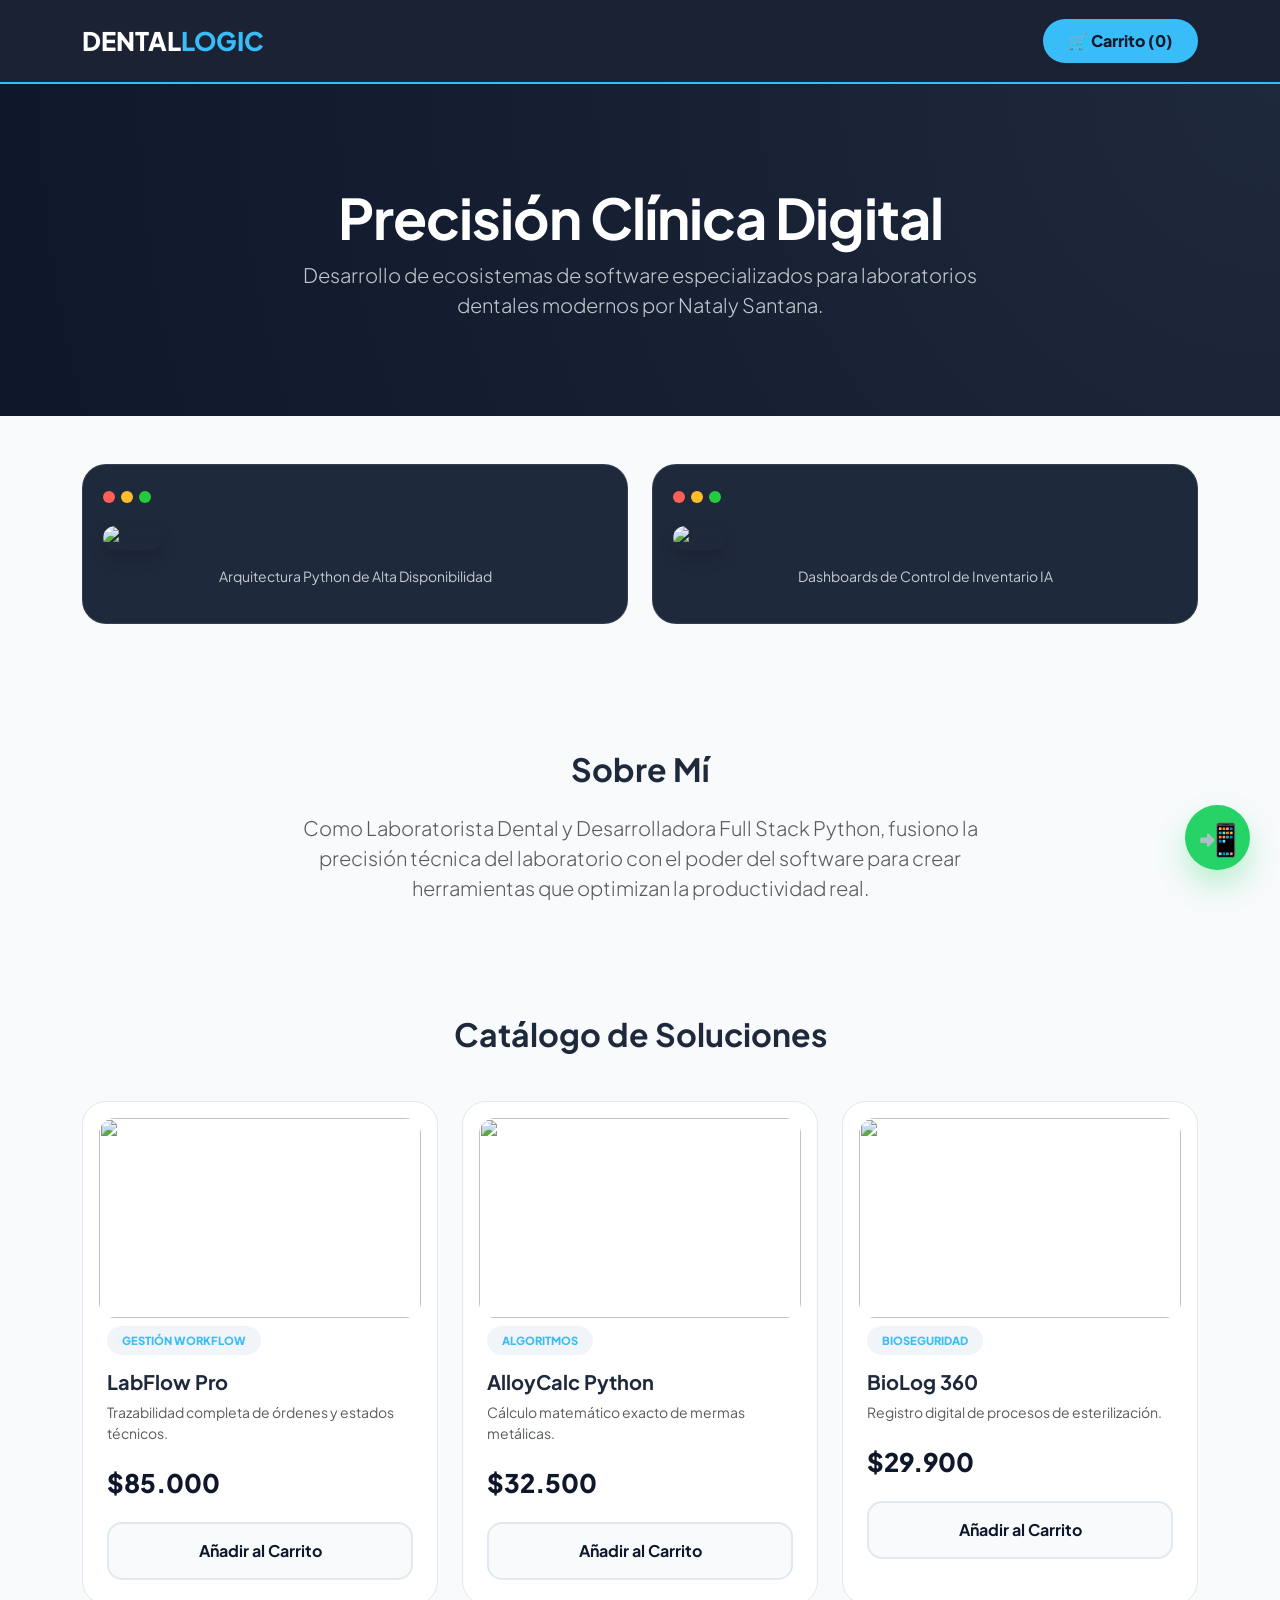
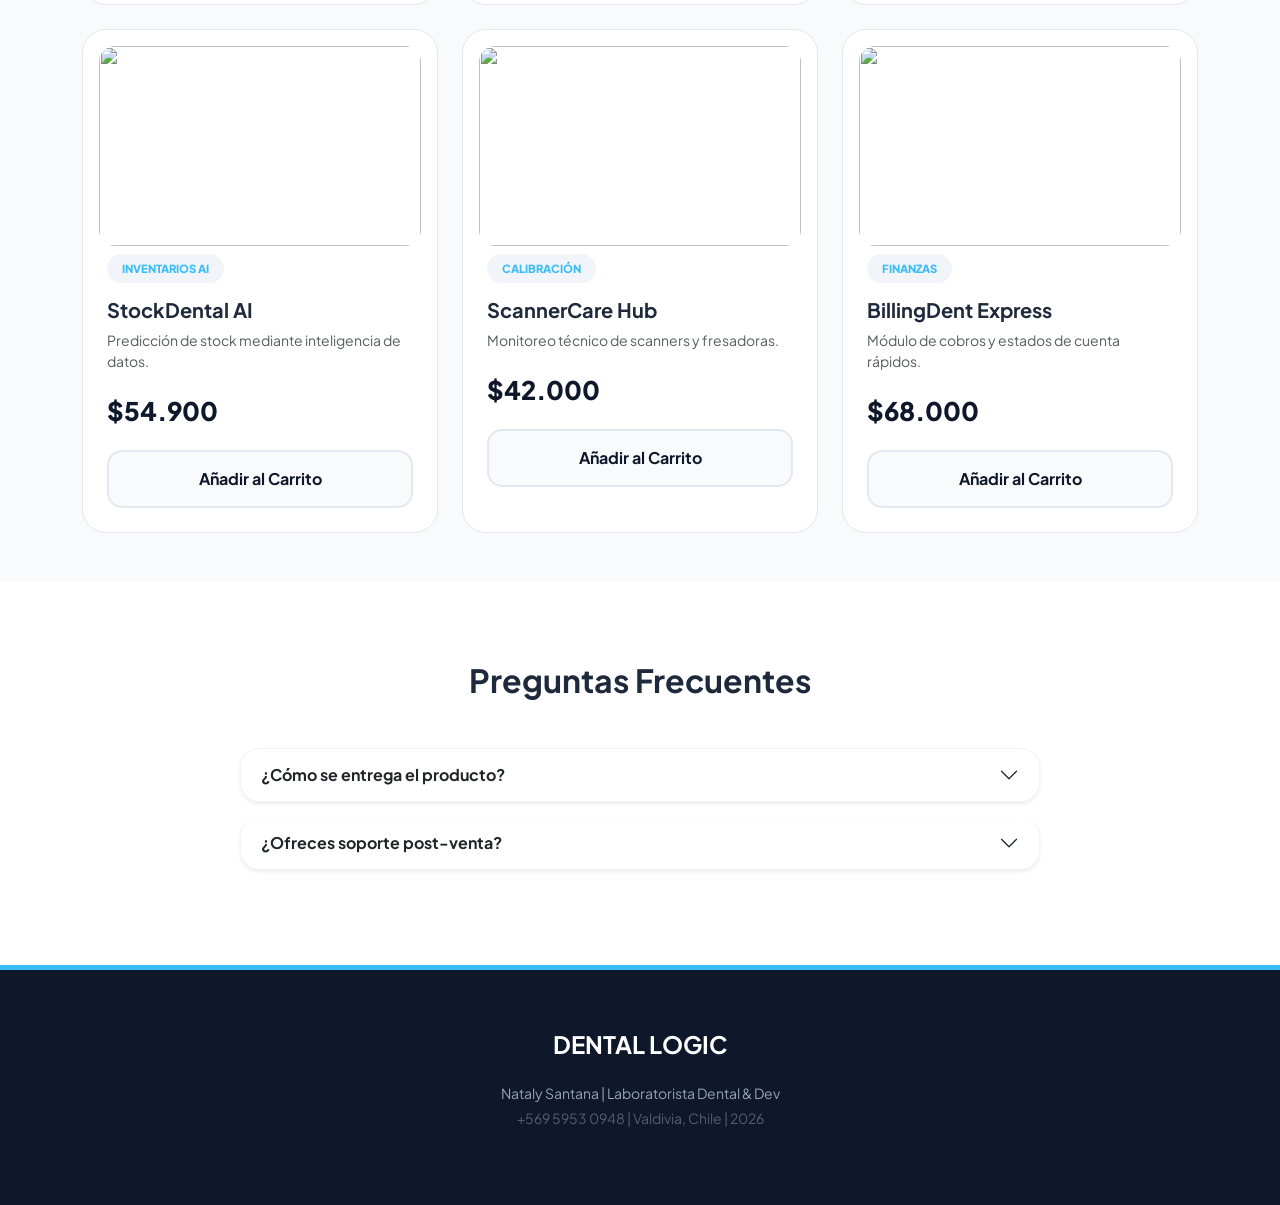
==== commit 2cdece2d: "style: restaurar diseño premium completo con catálogo de 6 productos" ====
--- a/index.html
+++ b/index.html
@@ -7,25 +7,40 @@
     <link href="https://cdn.jsdelivr.net/npm/bootstrap@5.3.0/dist/css/bootstrap.min.css" rel="stylesheet">
     <link href="https://fonts.googleapis.com/css2?family=Plus+Jakarta+Sans:wght@300;400;600;800&display=swap" rel="stylesheet">
     <style>
-        :root { --primary: #0f172a; --accent: #38bdf8; --bg: #fdfdfd; --wa: #25d366; }
-        body { background: var(--bg); font-family: 'Plus Jakarta Sans', sans-serif; color: #334155; }
-        .navbar { background: rgba(15, 23, 42, 0.95); backdrop-filter: blur(10px); padding: 1.2rem 0; border-bottom: 1px solid rgba(255,255,255,0.1); }
-        .nav-logo { font-weight: 800; font-size: 1.5rem; color: white; text-decoration: none; }
+        :root { --primary: #0f172a; --accent: #38bdf8; --bg: #f8fafc; --wa: #25d366; }
+        body { background: var(--bg); font-family: 'Plus Jakarta Sans', sans-serif; color: #1e293b; }
+        
+        /* Navbar de Cristal */
+        .navbar { background: rgba(15, 23, 42, 0.95); backdrop-filter: blur(10px); padding: 1.2rem 0; border-bottom: 2px solid var(--accent); }
+        .nav-logo { font-weight: 800; font-size: 1.6rem; color: white; text-decoration: none; }
         .nav-logo span { color: var(--accent); }
-        .btn-cart-nav { background: var(--accent); color: var(--primary); border-radius: 50px; padding: 8px 24px; font-weight: 700; border: none; }
-        .hero { background: radial-gradient(circle at top right, #1e293b, #0f172a); color: white; padding: 80px 0; text-align: center; }
-        .preview-box { background: #1e293b; border-radius: 20px; padding: 15px; border: 1px solid rgba(255,255,255,0.1); margin-bottom: 20px; }
-        .preview-dot { height: 10px; width: 10px; border-radius: 50%; display: inline-block; margin-right: 5px; }
-        .product-card { border: 1px solid #f1f5f9; border-radius: 20px; background: white; transition: 0.4s; height: 100%; display: flex; flex-direction: column; }
-        .product-card:hover { transform: translateY(-8px); box-shadow: 0 20px 40px rgba(0,0,0,0.06); border-color: var(--accent); }
-        .img-wrapper { height: 160px; border-radius: 12px; margin: 10px; overflow: hidden; }
+        .btn-cart-nav { background: var(--accent); color: var(--primary); border-radius: 50px; padding: 10px 25px; font-weight: 800; border: none; transition: 0.3s; }
+
+        /* Hero Impactante */
+        .hero { background: radial-gradient(circle at top right, #1e293b, #0f172a); color: white; padding: 100px 0 80px; text-align: center; }
+        .hero h1 { font-weight: 800; font-size: 3.5rem; letter-spacing: -1px; }
+
+        /* Galería de Software */
+        .preview-box { background: #1e293b; border-radius: 24px; padding: 20px; border: 1px solid rgba(255,255,255,0.1); margin-bottom: 30px; transition: 0.3s; }
+        .preview-box:hover { transform: scale(1.02); }
+        .preview-dot { height: 12px; width: 12px; border-radius: 50%; display: inline-block; margin-right: 6px; }
+
+        /* Tarjetas de Producto Premium */
+        .product-card { border: 1px solid #e2e8f0; border-radius: 24px; background: white; transition: 0.4s cubic-bezier(0.175, 0.885, 0.32, 1.275); height: 100%; display: flex; flex-direction: column; overflow: hidden; }
+        .product-card:hover { transform: translateY(-12px); box-shadow: 0 25px 50px rgba(0,0,0,0.1); border-color: var(--accent); }
+        .img-wrapper { height: 200px; overflow: hidden; position: relative; }
         .card-img-top { height: 100%; width: 100%; object-fit: cover; }
-        .price-tag { font-size: 1.4rem; font-weight: 800; color: var(--primary); margin: 15px 0; }
-        .btn-add { background: #f8fafc; color: var(--primary); border: 1.5px solid #e2e8f0; font-weight: 700; border-radius: 12px; width: 100%; padding: 12px; margin-top: auto; }
-        .faq-section { background: #f8fafc; padding: 60px 0; }
-        .accordion-item { border: none; margin-bottom: 10px; border-radius: 15px !important; overflow: hidden; }
-        .wa-float { position: fixed; bottom: 30px; right: 30px; background: var(--wa); color: white; width: 60px; height: 60px; border-radius: 50%; display: flex; align-items: center; justify-content: center; font-size: 28px; box-shadow: 0 10px 20px rgba(0,0,0,0.1); z-index: 1000; text-decoration: none; }
-        footer { background: #0f172a; color: #94a3b8; padding: 40px 0; text-align: center; }
+        .badge-tech { background: #f1f5f9; color: var(--accent); font-size: 0.7rem; font-weight: 800; padding: 6px 15px; border-radius: 50px; text-transform: uppercase; margin-bottom: 15px; display: inline-block; }
+        .price-tag { font-size: 1.6rem; font-weight: 800; color: var(--primary); margin: 20px 0; }
+        .btn-add { background: #f8fafc; color: var(--primary); border: 2px solid #e2e8f0; font-weight: 700; border-radius: 15px; width: 100%; padding: 15px; margin-top: auto; transition: 0.3s; }
+        .btn-add:hover { background: var(--primary); color: white; border-color: var(--primary); }
+
+        /* FAQ & Footer */
+        .faq-section { background: white; padding: 80px 0; }
+        .accordion-item { border: 1px solid #f1f5f9; margin-bottom: 15px; border-radius: 20px !important; overflow: hidden; }
+        .wa-float { position: fixed; bottom: 30px; right: 30px; background: var(--wa); color: white; width: 65px; height: 65px; border-radius: 50%; display: flex; align-items: center; justify-content: center; font-size: 32px; box-shadow: 0 15px 30px rgba(37,211,102,0.3); z-index: 1000; text-decoration: none; transition: 0.3s; }
+        .wa-float:hover { transform: scale(1.1) rotate(10deg); }
+        footer { background: #0f172a; color: #94a3b8; padding: 60px 0; border-top: 5px solid var(--accent); }
     </style>
 </head>
 <body>
@@ -34,7 +49,7 @@
         <div class="container d-flex justify-content-between align-items-center">
             <a class="nav-logo" href="#">DENTAL<span>LOGIC</span></a>
             <button class="btn-cart-nav shadow-sm" data-bs-toggle="offcanvas" data-bs-target="#cartSide">
-                Mi Carrito (<span id="count">0</span>)
+                🛒 Carrito (<span id="count">0</span>)
             </button>
         </div>
     </nav>
@@ -42,38 +57,111 @@
     <header class="hero">
         <div class="container">
             <h1 class="fw-bold">Precisión Clínica Digital</h1>
-            <p class="lead opacity-75">Soluciones Python desarrolladas por Nataly Santana.</p>
+            <p class="lead opacity-75 mx-auto" style="max-width: 700px;">Desarrollo de ecosistemas de software especializados para laboratorios dentales modernos por Nataly Santana.</p>
         </div>
     </header>
 
+    <section class="container py-5">
+        <div class="row g-4">
+            <div class="col-md-6">
+                <div class="preview-box">
+                    <div class="mb-3"><span class="preview-dot" style="background:#ff5f56"></span><span class="preview-dot" style="background:#ffbd2e"></span><span class="preview-dot" style="background:#27c93f"></span></div>
+                    <img src="https://images.unsplash.com/photo-1555066931-4365d14bab8c?q=80&w=800" class="img-fluid rounded-4 shadow" alt="Code">
+                    <p class="text-white mt-3 text-center small opacity-75">Arquitectura Python de Alta Disponibilidad</p>
+                </div>
+            </div>
+            <div class="col-md-6">
+                <div class="preview-box">
+                    <div class="mb-3"><span class="preview-dot" style="background:#ff5f56"></span><span class="preview-dot" style="background:#ffbd2e"></span><span class="preview-dot" style="background:#27c93f"></span></div>
+                    <img src="https://images.unsplash.com/photo-1551288049-bbda38a10ad5?q=80&w=800" class="img-fluid rounded-4 shadow" alt="Data">
+                    <p class="text-white mt-3 text-center small opacity-75">Dashboards de Control de Inventario IA</p>
+                </div>
+            </div>
+        </div>
+    </section>
+
+    <section class="container py-5 text-center">
+        <div class="row justify-content-center">
+            <div class="col-md-8">
+                <h2 class="fw-bold mb-4">Sobre Mí</h2>
+                <p class="lead text-muted">Como Laboratorista Dental y Desarrolladora Full Stack Python, fusiono la precisión técnica del laboratorio con el poder del software para crear herramientas que optimizan la productividad real.</p>
+            </div>
+        </div>
+    </section>
+
     <main class="container py-5">
-        <h2 class="text-center fw-bold mb-5">Software Especializado</h2>
+        <h2 class="text-center fw-bold mb-5">Catálogo de Soluciones</h2>
         <div class="row g-4">
             <div class="col-md-4">
                 <div class="product-card p-3">
-                    <div class="img-wrapper"><img src="https://images.unsplash.com/photo-1576091160550-2173dba999ef?q=80&w=400" class="card-img-top"></div>
-                    <h5 class="fw-bold">LabFlow Pro</h5>
-                    <p class="small text-muted">Gestión de flujo clínico y trazabilidad total.</p>
-                    <div class="price-tag">$85.000</div>
-                    <button class="btn-add" onclick="add('LabFlow Pro', 85000)">Añadir al Carrito</button>
-                </div>
-            </div>
-            <div class="col-md-4">
-                <div class="product-card p-3">
-                    <div class="img-wrapper"><img src="https://images.unsplash.com/photo-1551076805-e1869033e561?q=80&w=400" class="card-img-top"></div>
-                    <h5 class="fw-bold">AlloyCalc Python</h5>
-                    <p class="small text-muted">Cálculo exacto de mermas y aleaciones metálicas.</p>
-                    <div class="price-tag">$32.500</div>
-                    <button class="btn-add" onclick="add('AlloyCalc Python', 32500)">Añadir al Carrito</button>
-                </div>
-            </div>
-            <div class="col-md-4">
-                <div class="product-card p-3">
-                    <div class="img-wrapper"><img src="https://images.unsplash.com/photo-1581091226825-a6a2a5aee158?q=80&w=400" class="card-img-top"></div>
-                    <h5 class="fw-bold">BioLog 360</h5>
-                    <p class="small text-muted">Registro digital de esterilización y bioseguridad.</p>
-                    <div class="price-tag">$29.900</div>
-                    <button class="btn-add" onclick="add('BioLog 360', 29900)">Añadir al Carrito</button>
+                    <div class="img-wrapper rounded-4"><img src="https://images.unsplash.com/photo-1576091160550-2173dba999ef?q=80&w=400" class="card-img-top"></div>
+                    <div class="p-2">
+                        <span class="badge-tech">Gestión Workflow</span>
+                        <h5 class="fw-bold">LabFlow Pro</h5>
+                        <p class="small text-muted">Trazabilidad completa de órdenes y estados técnicos.</p>
+                        <div class="price-tag">$85.000</div>
+                        <button class="btn-add" onclick="add('LabFlow Pro', 85000)">Añadir al Carrito</button>
+                    </div>
+                </div>
+            </div>
+            <div class="col-md-4">
+                <div class="product-card p-3">
+                    <div class="img-wrapper rounded-4"><img src="https://images.unsplash.com/photo-1551076805-e1869033e561?q=80&w=400" class="card-img-top"></div>
+                    <div class="p-2">
+                        <span class="badge-tech">Algoritmos</span>
+                        <h5 class="fw-bold">AlloyCalc Python</h5>
+                        <p class="small text-muted">Cálculo matemático exacto de mermas metálicas.</p>
+                        <div class="price-tag">$32.500</div>
+                        <button class="btn-add" onclick="add('AlloyCalc Python', 32500)">Añadir al Carrito</button>
+                    </div>
+                </div>
+            </div>
+            <div class="col-md-4">
+                <div class="product-card p-3">
+                    <div class="img-wrapper rounded-4"><img src="https://images.unsplash.com/photo-1581091226825-a6a2a5aee158?q=80&w=400" class="card-img-top"></div>
+                    <div class="p-2">
+                        <span class="badge-tech">Bioseguridad</span>
+                        <h5 class="fw-bold">BioLog 360</h5>
+                        <p class="small text-muted">Registro digital de procesos de esterilización.</p>
+                        <div class="price-tag">$29.900</div>
+                        <button class="btn-add" onclick="add('BioLog 360', 29900)">Añadir al Carrito</button>
+                    </div>
+                </div>
+            </div>
+            <div class="col-md-4">
+                <div class="product-card p-3">
+                    <div class="img-wrapper rounded-4"><img src="https://images.unsplash.com/photo-1460925895917-afdab827c52f?q=80&w=400" class="card-img-top"></div>
+                    <div class="p-2">
+                        <span class="badge-tech">Inventarios AI</span>
+                        <h5 class="fw-bold">StockDental AI</h5>
+                        <p class="small text-muted">Predicción de stock mediante inteligencia de datos.</p>
+                        <div class="price-tag">$54.900</div>
+                        <button class="btn-add" onclick="add('StockDental AI', 54900)">Añadir al Carrito</button>
+                    </div>
+                </div>
+            </div>
+            <div class="col-md-4">
+                <div class="product-card p-3">
+                    <div class="img-wrapper rounded-4"><img src="https://images.unsplash.com/photo-1518152006812-edab29b069ac?q=80&w=400" class="card-img-top"></div>
+                    <div class="p-2">
+                        <span class="badge-tech">Calibración</span>
+                        <h5 class="fw-bold">ScannerCare Hub</h5>
+                        <p class="small text-muted">Monitoreo técnico de scanners y fresadoras.</p>
+                        <div class="price-tag">$42.000</div>
+                        <button class="btn-add" onclick="add('ScannerCare Hub', 42000)">Añadir al Carrito</button>
+                    </div>
+                </div>
+            </div>
+            <div class="col-md-4">
+                <div class="product-card p-3">
+                    <div class="img-wrapper rounded-4"><img src="https://images.unsplash.com/photo-1584017911766-d451b3d0e843?q=80&w=400" class="card-img-top"></div>
+                    <div class="p-2">
+                        <span class="badge-tech">Finanzas</span>
+                        <h5 class="fw-bold">BillingDent Express</h5>
+                        <p class="small text-muted">Módulo de cobros y estados de cuenta rápidos.</p>
+                        <div class="price-tag">$68.000</div>
+                        <button class="btn-add" onclick="add('BillingDent Express', 68000)">Añadir al Carrito</button>
+                    </div>
                 </div>
             </div>
         </div>
@@ -81,36 +169,42 @@
 
     <section class="faq-section">
         <div class="container">
-            <h2 class="text-center fw-bold mb-4">FAQ</h2>
-            <div class="accordion mx-auto" style="max-width: 700px;" id="faqAcc">
+            <h2 class="text-center fw-bold mb-5">Preguntas Frecuentes</h2>
+            <div class="accordion mx-auto" style="max-width: 800px;" id="faqAcc">
                 <div class="accordion-item shadow-sm">
-                    <h2 class="accordion-header"><button class="accordion-button collapsed fw-bold" type="button" data-bs-toggle="collapse" data-bs-target="#f1">¿Cómo recibo el software?</button></h2>
-                    <div id="f1" class="accordion-collapse collapse" data-bs-parent="#faqAcc"><div class="accordion-body">Instalación remota personalizada y soporte directo vía WhatsApp.</div></div>
+                    <h2 class="accordion-header"><button class="accordion-button collapsed fw-bold" type="button" data-bs-toggle="collapse" data-bs-target="#f1">¿Cómo se entrega el producto?</button></h2>
+                    <div id="f1" class="accordion-collapse collapse" data-bs-parent="#faqAcc"><div class="accordion-body">Entrega inmediata mediante descarga y asesoría remota para la configuración en tu laboratorio.</div></div>
+                </div>
+                <div class="accordion-item shadow-sm">
+                    <h2 class="accordion-header"><button class="accordion-button collapsed fw-bold" type="button" data-bs-toggle="collapse" data-bs-target="#f2">¿Ofreces soporte post-venta?</button></h2>
+                    <div id="f2" class="accordion-collapse collapse" data-bs-parent="#faqAcc"><div class="accordion-body">Sí, soporte directo vía WhatsApp para cualquier ajuste técnico o duda sobre el software.</div></div>
                 </div>
             </div>
         </div>
     </section>
 
     <div class="offcanvas offcanvas-end shadow" tabindex="-1" id="cartSide">
-        <div class="offcanvas-header bg-dark text-white">
+        <div class="offcanvas-header bg-dark text-white p-4">
             <h5 class="fw-bold mb-0">TU SELECCIÓN</h5>
             <button type="button" class="btn-close btn-close-white" data-bs-dismiss="offcanvas"></button>
         </div>
-        <div class="offcanvas-body">
+        <div class="offcanvas-body p-4">
             <div id="cartList"></div>
-            <div class="mt-4 p-3 bg-light rounded-4 text-dark d-flex justify-content-between fw-bold h5">
+            <div class="mt-4 p-4 bg-light rounded-4 d-flex justify-content-between h4 fw-bold">
                 <span>Total:</span>
                 <span id="totalPrice">$0</span>
             </div>
-            <a href="#" id="waCheck" class="btn btn-success w-100 py-3 mt-3 fw-bold rounded-4 shadow" style="display:none; background-color: var(--wa); border:none;">PAGAR VÍA WHATSAPP 💳</a>
+            <a href="#" id="waCheck" class="btn btn-success w-100 py-3 mt-3 fw-bold rounded-4 shadow" style="display:none; background-color: var(--wa); border:none; font-size: 1.2rem;">IR A PAGAR 💳</a>
         </div>
     </div>
 
     <a href="https://wa.me/56959530948?text=Hola%20Nataly!%20Te%20contacto%20desde%20Dental%20Logic." class="wa-float" target="_blank">📲</a>
 
     <footer>
-        <div class="container">
-            <p class="small mb-0 opacity-50">Nataly Santana | Valdivia, Chile | 2026</p>
+        <div class="container text-center">
+            <h4 class="text-white fw-bold mb-4">DENTAL LOGIC</h4>
+            <p class="small mb-1">Nataly Santana | Laboratorista Dental & Dev</p>
+            <p class="small opacity-50">+569 5953 0948 | Valdivia, Chile | 2026</p>
         </div>
     </footer>
 
@@ -122,16 +216,16 @@
             document.getElementById('count').innerText = cart.length;
             const list = document.getElementById('cartList');
             const wa = document.getElementById('waCheck');
-            if (cart.length === 0) { list.innerHTML = '<div class="text-center py-5 text-muted small">Carrito vacío.</div>'; wa.style.display = "none"; }
+            if (cart.length === 0) { list.innerHTML = '<div class="text-center py-5 text-muted">El carrito está vacío.</div>'; wa.style.display = "none"; }
             else {
                 list.innerHTML = '';
-                cart.forEach(i => { list.innerHTML += `<div class="d-flex justify-content-between mb-3 border-bottom pb-2"><div><div class="fw-bold small">${i.n}</div></div><strong>$${i.p.toLocaleString()}</strong></div>`; });
+                cart.forEach(i => { list.innerHTML += `<div class="d-flex justify-content-between mb-3 border-bottom pb-3"><div><div class="fw-bold text-dark small">${i.n}</div></div><strong class="text-primary">$${i.p.toLocaleString()}</strong></div>`; });
                 wa.style.display = "block";
             }
             document.getElementById('totalPrice').innerText = `$${total.toLocaleString()}`;
-            let m = "Hola Nataly! Quiero contratar estos programas:%0A";
+            let m = "Hola Nataly! Quiero pagar mi selección de Dental Logic:%0A";
             cart.forEach(p => m += `- ${p.n}%0A`);
-            m += `Total: $${total}`;
+            m += `TOTAL: $${total}`;
             wa.href = `https://wa.me/56959530948?text=${m}`;
         }
     </script>
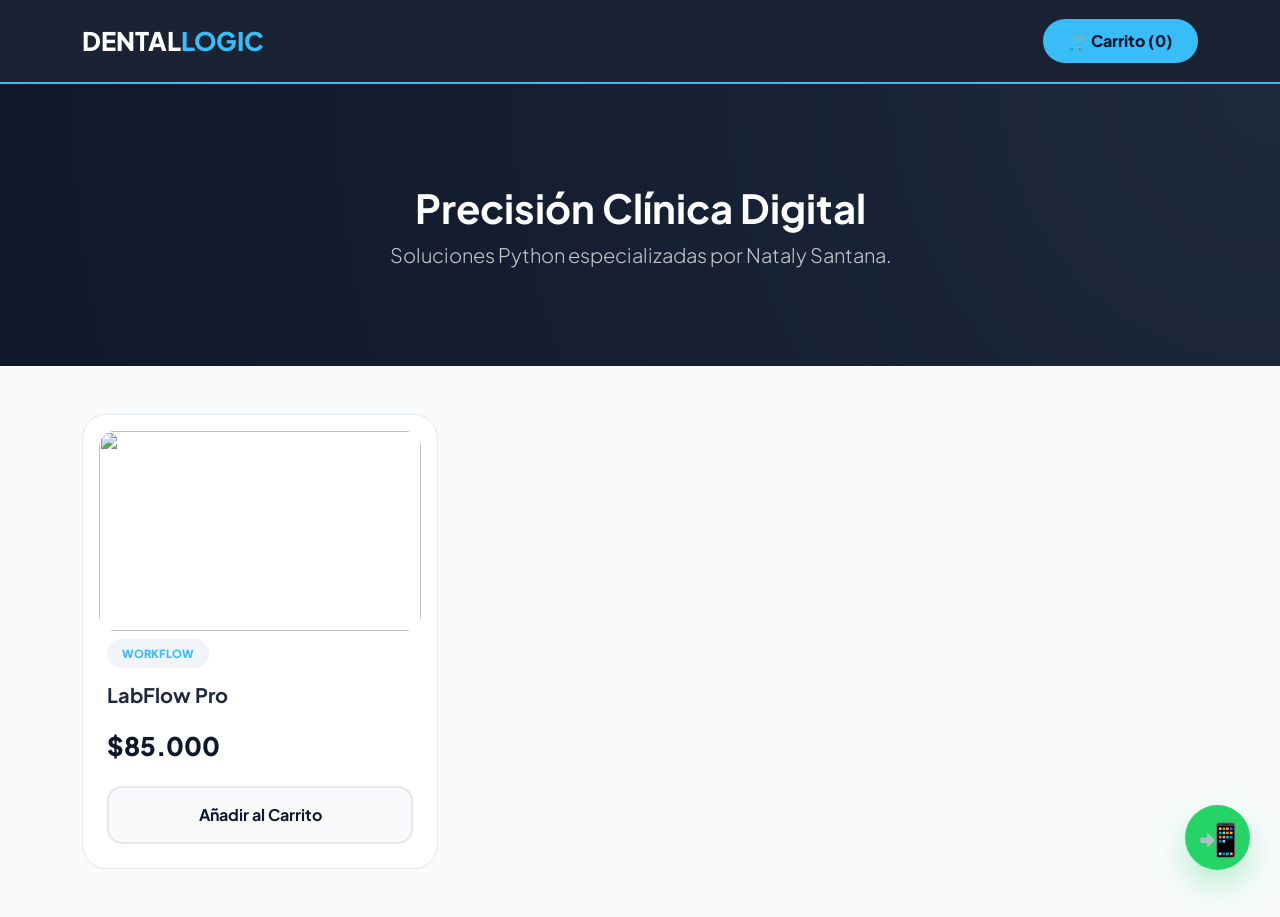
==== commit 130f635b: "refactor: organizar carpetas y separar CSS/JS" ====
--- a/index.html
+++ b/index.html
@@ -6,45 +6,9 @@
     <title>Dental Logic | Nataly Santana</title>
     <link href="https://cdn.jsdelivr.net/npm/bootstrap@5.3.0/dist/css/bootstrap.min.css" rel="stylesheet">
     <link href="https://fonts.googleapis.com/css2?family=Plus+Jakarta+Sans:wght@300;400;600;800&display=swap" rel="stylesheet">
-    <style>
-        :root { --primary: #0f172a; --accent: #38bdf8; --bg: #f8fafc; --wa: #25d366; }
-        body { background: var(--bg); font-family: 'Plus Jakarta Sans', sans-serif; color: #1e293b; }
-        
-        /* Navbar de Cristal */
-        .navbar { background: rgba(15, 23, 42, 0.95); backdrop-filter: blur(10px); padding: 1.2rem 0; border-bottom: 2px solid var(--accent); }
-        .nav-logo { font-weight: 800; font-size: 1.6rem; color: white; text-decoration: none; }
-        .nav-logo span { color: var(--accent); }
-        .btn-cart-nav { background: var(--accent); color: var(--primary); border-radius: 50px; padding: 10px 25px; font-weight: 800; border: none; transition: 0.3s; }
-
-        /* Hero Impactante */
-        .hero { background: radial-gradient(circle at top right, #1e293b, #0f172a); color: white; padding: 100px 0 80px; text-align: center; }
-        .hero h1 { font-weight: 800; font-size: 3.5rem; letter-spacing: -1px; }
-
-        /* Galería de Software */
-        .preview-box { background: #1e293b; border-radius: 24px; padding: 20px; border: 1px solid rgba(255,255,255,0.1); margin-bottom: 30px; transition: 0.3s; }
-        .preview-box:hover { transform: scale(1.02); }
-        .preview-dot { height: 12px; width: 12px; border-radius: 50%; display: inline-block; margin-right: 6px; }
-
-        /* Tarjetas de Producto Premium */
-        .product-card { border: 1px solid #e2e8f0; border-radius: 24px; background: white; transition: 0.4s cubic-bezier(0.175, 0.885, 0.32, 1.275); height: 100%; display: flex; flex-direction: column; overflow: hidden; }
-        .product-card:hover { transform: translateY(-12px); box-shadow: 0 25px 50px rgba(0,0,0,0.1); border-color: var(--accent); }
-        .img-wrapper { height: 200px; overflow: hidden; position: relative; }
-        .card-img-top { height: 100%; width: 100%; object-fit: cover; }
-        .badge-tech { background: #f1f5f9; color: var(--accent); font-size: 0.7rem; font-weight: 800; padding: 6px 15px; border-radius: 50px; text-transform: uppercase; margin-bottom: 15px; display: inline-block; }
-        .price-tag { font-size: 1.6rem; font-weight: 800; color: var(--primary); margin: 20px 0; }
-        .btn-add { background: #f8fafc; color: var(--primary); border: 2px solid #e2e8f0; font-weight: 700; border-radius: 15px; width: 100%; padding: 15px; margin-top: auto; transition: 0.3s; }
-        .btn-add:hover { background: var(--primary); color: white; border-color: var(--primary); }
-
-        /* FAQ & Footer */
-        .faq-section { background: white; padding: 80px 0; }
-        .accordion-item { border: 1px solid #f1f5f9; margin-bottom: 15px; border-radius: 20px !important; overflow: hidden; }
-        .wa-float { position: fixed; bottom: 30px; right: 30px; background: var(--wa); color: white; width: 65px; height: 65px; border-radius: 50%; display: flex; align-items: center; justify-content: center; font-size: 32px; box-shadow: 0 15px 30px rgba(37,211,102,0.3); z-index: 1000; text-decoration: none; transition: 0.3s; }
-        .wa-float:hover { transform: scale(1.1) rotate(10deg); }
-        footer { background: #0f172a; color: #94a3b8; padding: 60px 0; border-top: 5px solid var(--accent); }
-    </style>
+    <link rel="stylesheet" href="css/style.css">
 </head>
 <body>
-
     <nav class="navbar sticky-top">
         <div class="container d-flex justify-content-between align-items-center">
             <a class="nav-logo" href="#">DENTAL<span>LOGIC</span></a>
@@ -57,131 +21,25 @@
     <header class="hero">
         <div class="container">
             <h1 class="fw-bold">Precisión Clínica Digital</h1>
-            <p class="lead opacity-75 mx-auto" style="max-width: 700px;">Desarrollo de ecosistemas de software especializados para laboratorios dentales modernos por Nataly Santana.</p>
+            <p class="lead opacity-75">Soluciones Python especializadas por Nataly Santana.</p>
         </div>
     </header>
 
-    <section class="container py-5">
-        <div class="row g-4">
-            <div class="col-md-6">
-                <div class="preview-box">
-                    <div class="mb-3"><span class="preview-dot" style="background:#ff5f56"></span><span class="preview-dot" style="background:#ffbd2e"></span><span class="preview-dot" style="background:#27c93f"></span></div>
-                    <img src="https://images.unsplash.com/photo-1555066931-4365d14bab8c?q=80&w=800" class="img-fluid rounded-4 shadow" alt="Code">
-                    <p class="text-white mt-3 text-center small opacity-75">Arquitectura Python de Alta Disponibilidad</p>
-                </div>
-            </div>
-            <div class="col-md-6">
-                <div class="preview-box">
-                    <div class="mb-3"><span class="preview-dot" style="background:#ff5f56"></span><span class="preview-dot" style="background:#ffbd2e"></span><span class="preview-dot" style="background:#27c93f"></span></div>
-                    <img src="https://images.unsplash.com/photo-1551288049-bbda38a10ad5?q=80&w=800" class="img-fluid rounded-4 shadow" alt="Data">
-                    <p class="text-white mt-3 text-center small opacity-75">Dashboards de Control de Inventario IA</p>
-                </div>
-            </div>
-        </div>
-    </section>
-
-    <section class="container py-5 text-center">
-        <div class="row justify-content-center">
-            <div class="col-md-8">
-                <h2 class="fw-bold mb-4">Sobre Mí</h2>
-                <p class="lead text-muted">Como Laboratorista Dental y Desarrolladora Full Stack Python, fusiono la precisión técnica del laboratorio con el poder del software para crear herramientas que optimizan la productividad real.</p>
-            </div>
-        </div>
-    </section>
-
     <main class="container py-5">
-        <h2 class="text-center fw-bold mb-5">Catálogo de Soluciones</h2>
         <div class="row g-4">
             <div class="col-md-4">
                 <div class="product-card p-3">
                     <div class="img-wrapper rounded-4"><img src="https://images.unsplash.com/photo-1576091160550-2173dba999ef?q=80&w=400" class="card-img-top"></div>
                     <div class="p-2">
-                        <span class="badge-tech">Gestión Workflow</span>
+                        <span class="badge-tech">Workflow</span>
                         <h5 class="fw-bold">LabFlow Pro</h5>
-                        <p class="small text-muted">Trazabilidad completa de órdenes y estados técnicos.</p>
                         <div class="price-tag">$85.000</div>
                         <button class="btn-add" onclick="add('LabFlow Pro', 85000)">Añadir al Carrito</button>
                     </div>
                 </div>
             </div>
-            <div class="col-md-4">
-                <div class="product-card p-3">
-                    <div class="img-wrapper rounded-4"><img src="https://images.unsplash.com/photo-1551076805-e1869033e561?q=80&w=400" class="card-img-top"></div>
-                    <div class="p-2">
-                        <span class="badge-tech">Algoritmos</span>
-                        <h5 class="fw-bold">AlloyCalc Python</h5>
-                        <p class="small text-muted">Cálculo matemático exacto de mermas metálicas.</p>
-                        <div class="price-tag">$32.500</div>
-                        <button class="btn-add" onclick="add('AlloyCalc Python', 32500)">Añadir al Carrito</button>
-                    </div>
-                </div>
             </div>
-            <div class="col-md-4">
-                <div class="product-card p-3">
-                    <div class="img-wrapper rounded-4"><img src="https://images.unsplash.com/photo-1581091226825-a6a2a5aee158?q=80&w=400" class="card-img-top"></div>
-                    <div class="p-2">
-                        <span class="badge-tech">Bioseguridad</span>
-                        <h5 class="fw-bold">BioLog 360</h5>
-                        <p class="small text-muted">Registro digital de procesos de esterilización.</p>
-                        <div class="price-tag">$29.900</div>
-                        <button class="btn-add" onclick="add('BioLog 360', 29900)">Añadir al Carrito</button>
-                    </div>
-                </div>
-            </div>
-            <div class="col-md-4">
-                <div class="product-card p-3">
-                    <div class="img-wrapper rounded-4"><img src="https://images.unsplash.com/photo-1460925895917-afdab827c52f?q=80&w=400" class="card-img-top"></div>
-                    <div class="p-2">
-                        <span class="badge-tech">Inventarios AI</span>
-                        <h5 class="fw-bold">StockDental AI</h5>
-                        <p class="small text-muted">Predicción de stock mediante inteligencia de datos.</p>
-                        <div class="price-tag">$54.900</div>
-                        <button class="btn-add" onclick="add('StockDental AI', 54900)">Añadir al Carrito</button>
-                    </div>
-                </div>
-            </div>
-            <div class="col-md-4">
-                <div class="product-card p-3">
-                    <div class="img-wrapper rounded-4"><img src="https://images.unsplash.com/photo-1518152006812-edab29b069ac?q=80&w=400" class="card-img-top"></div>
-                    <div class="p-2">
-                        <span class="badge-tech">Calibración</span>
-                        <h5 class="fw-bold">ScannerCare Hub</h5>
-                        <p class="small text-muted">Monitoreo técnico de scanners y fresadoras.</p>
-                        <div class="price-tag">$42.000</div>
-                        <button class="btn-add" onclick="add('ScannerCare Hub', 42000)">Añadir al Carrito</button>
-                    </div>
-                </div>
-            </div>
-            <div class="col-md-4">
-                <div class="product-card p-3">
-                    <div class="img-wrapper rounded-4"><img src="https://images.unsplash.com/photo-1584017911766-d451b3d0e843?q=80&w=400" class="card-img-top"></div>
-                    <div class="p-2">
-                        <span class="badge-tech">Finanzas</span>
-                        <h5 class="fw-bold">BillingDent Express</h5>
-                        <p class="small text-muted">Módulo de cobros y estados de cuenta rápidos.</p>
-                        <div class="price-tag">$68.000</div>
-                        <button class="btn-add" onclick="add('BillingDent Express', 68000)">Añadir al Carrito</button>
-                    </div>
-                </div>
-            </div>
-        </div>
     </main>
-
-    <section class="faq-section">
-        <div class="container">
-            <h2 class="text-center fw-bold mb-5">Preguntas Frecuentes</h2>
-            <div class="accordion mx-auto" style="max-width: 800px;" id="faqAcc">
-                <div class="accordion-item shadow-sm">
-                    <h2 class="accordion-header"><button class="accordion-button collapsed fw-bold" type="button" data-bs-toggle="collapse" data-bs-target="#f1">¿Cómo se entrega el producto?</button></h2>
-                    <div id="f1" class="accordion-collapse collapse" data-bs-parent="#faqAcc"><div class="accordion-body">Entrega inmediata mediante descarga y asesoría remota para la configuración en tu laboratorio.</div></div>
-                </div>
-                <div class="accordion-item shadow-sm">
-                    <h2 class="accordion-header"><button class="accordion-button collapsed fw-bold" type="button" data-bs-toggle="collapse" data-bs-target="#f2">¿Ofreces soporte post-venta?</button></h2>
-                    <div id="f2" class="accordion-collapse collapse" data-bs-parent="#faqAcc"><div class="accordion-body">Sí, soporte directo vía WhatsApp para cualquier ajuste técnico o duda sobre el software.</div></div>
-                </div>
-            </div>
-        </div>
-    </section>
 
     <div class="offcanvas offcanvas-end shadow" tabindex="-1" id="cartSide">
         <div class="offcanvas-header bg-dark text-white p-4">
@@ -191,43 +49,15 @@
         <div class="offcanvas-body p-4">
             <div id="cartList"></div>
             <div class="mt-4 p-4 bg-light rounded-4 d-flex justify-content-between h4 fw-bold">
-                <span>Total:</span>
-                <span id="totalPrice">$0</span>
+                <span>Total:</span><span id="totalPrice">$0</span>
             </div>
-            <a href="#" id="waCheck" class="btn btn-success w-100 py-3 mt-3 fw-bold rounded-4 shadow" style="display:none; background-color: var(--wa); border:none; font-size: 1.2rem;">IR A PAGAR 💳</a>
+            <a href="#" id="waCheck" class="btn btn-success w-100 py-3 mt-3 fw-bold rounded-4 shadow" style="display:none;">IR A PAGAR 💳</a>
         </div>
     </div>
 
-    <a href="https://wa.me/56959530948?text=Hola%20Nataly!%20Te%20contacto%20desde%20Dental%20Logic." class="wa-float" target="_blank">📲</a>
-
-    <footer>
-        <div class="container text-center">
-            <h4 class="text-white fw-bold mb-4">DENTAL LOGIC</h4>
-            <p class="small mb-1">Nataly Santana | Laboratorista Dental & Dev</p>
-            <p class="small opacity-50">+569 5953 0948 | Valdivia, Chile | 2026</p>
-        </div>
-    </footer>
+    <a href="https://wa.me/56959530948" class="wa-float" target="_blank">📲</a>
 
     <script src="https://cdn.jsdelivr.net/npm/bootstrap@5.3.0/dist/js/bootstrap.bundle.min.js"></script>
-    <script>
-        let cart = []; let total = 0;
-        function add(n, p) { cart.push({ n, p }); total += p; update(); }
-        function update() {
-            document.getElementById('count').innerText = cart.length;
-            const list = document.getElementById('cartList');
-            const wa = document.getElementById('waCheck');
-            if (cart.length === 0) { list.innerHTML = '<div class="text-center py-5 text-muted">El carrito está vacío.</div>'; wa.style.display = "none"; }
-            else {
-                list.innerHTML = '';
-                cart.forEach(i => { list.innerHTML += `<div class="d-flex justify-content-between mb-3 border-bottom pb-3"><div><div class="fw-bold text-dark small">${i.n}</div></div><strong class="text-primary">$${i.p.toLocaleString()}</strong></div>`; });
-                wa.style.display = "block";
-            }
-            document.getElementById('totalPrice').innerText = `$${total.toLocaleString()}`;
-            let m = "Hola Nataly! Quiero pagar mi selección de Dental Logic:%0A";
-            cart.forEach(p => m += `- ${p.n}%0A`);
-            m += `TOTAL: $${total}`;
-            wa.href = `https://wa.me/56959530948?text=${m}`;
-        }
-    </script>
+    <script src="js/script.js"></script>
 </body>
 </html>
--- a/css/style.css
+++ b/css/style.css
@@ -0,0 +1,18 @@
+:root { --primary: #0f172a; --accent: #38bdf8; --bg: #f8fafc; --wa: #25d366; }
+body { background: var(--bg); font-family: 'Plus Jakarta Sans', sans-serif; color: #1e293b; }
+.navbar { background: rgba(15, 23, 42, 0.95); backdrop-filter: blur(10px); padding: 1.2rem 0; border-bottom: 2px solid var(--accent); }
+.nav-logo { font-weight: 800; font-size: 1.6rem; color: white; text-decoration: none; }
+.nav-logo span { color: var(--accent); }
+.btn-cart-nav { background: var(--accent); color: var(--primary); border-radius: 50px; padding: 10px 25px; font-weight: 800; border: none; transition: 0.3s; }
+.hero { background: radial-gradient(circle at top right, #1e293b, #0f172a); color: white; padding: 100px 0 80px; text-align: center; }
+.preview-box { background: #1e293b; border-radius: 24px; padding: 20px; border: 1px solid rgba(255,255,255,0.1); margin-bottom: 30px; }
+.preview-dot { height: 12px; width: 12px; border-radius: 50%; display: inline-block; margin-right: 6px; }
+.product-card { border: 1px solid #e2e8f0; border-radius: 24px; background: white; transition: 0.4s; height: 100%; display: flex; flex-direction: column; overflow: hidden; }
+.product-card:hover { transform: translateY(-12px); box-shadow: 0 25px 50px rgba(0,0,0,0.1); border-color: var(--accent); }
+.img-wrapper { height: 200px; overflow: hidden; }
+.card-img-top { height: 100%; width: 100%; object-fit: cover; }
+.badge-tech { background: #f1f5f9; color: var(--accent); font-size: 0.7rem; font-weight: 800; padding: 6px 15px; border-radius: 50px; text-transform: uppercase; margin-bottom: 15px; display: inline-block; }
+.price-tag { font-size: 1.6rem; font-weight: 800; color: var(--primary); margin: 20px 0; }
+.btn-add { background: #f8fafc; color: var(--primary); border: 2px solid #e2e8f0; font-weight: 700; border-radius: 15px; width: 100%; padding: 15px; margin-top: auto; }
+.wa-float { position: fixed; bottom: 30px; right: 30px; background: var(--wa); color: white; width: 65px; height: 65px; border-radius: 50%; display: flex; align-items: center; justify-content: center; font-size: 32px; box-shadow: 0 15px 30px rgba(37,211,102,0.3); z-index: 1000; text-decoration: none; }
+footer { background: #0f172a; color: #94a3b8; padding: 60px 0; border-top: 5px solid var(--accent); }
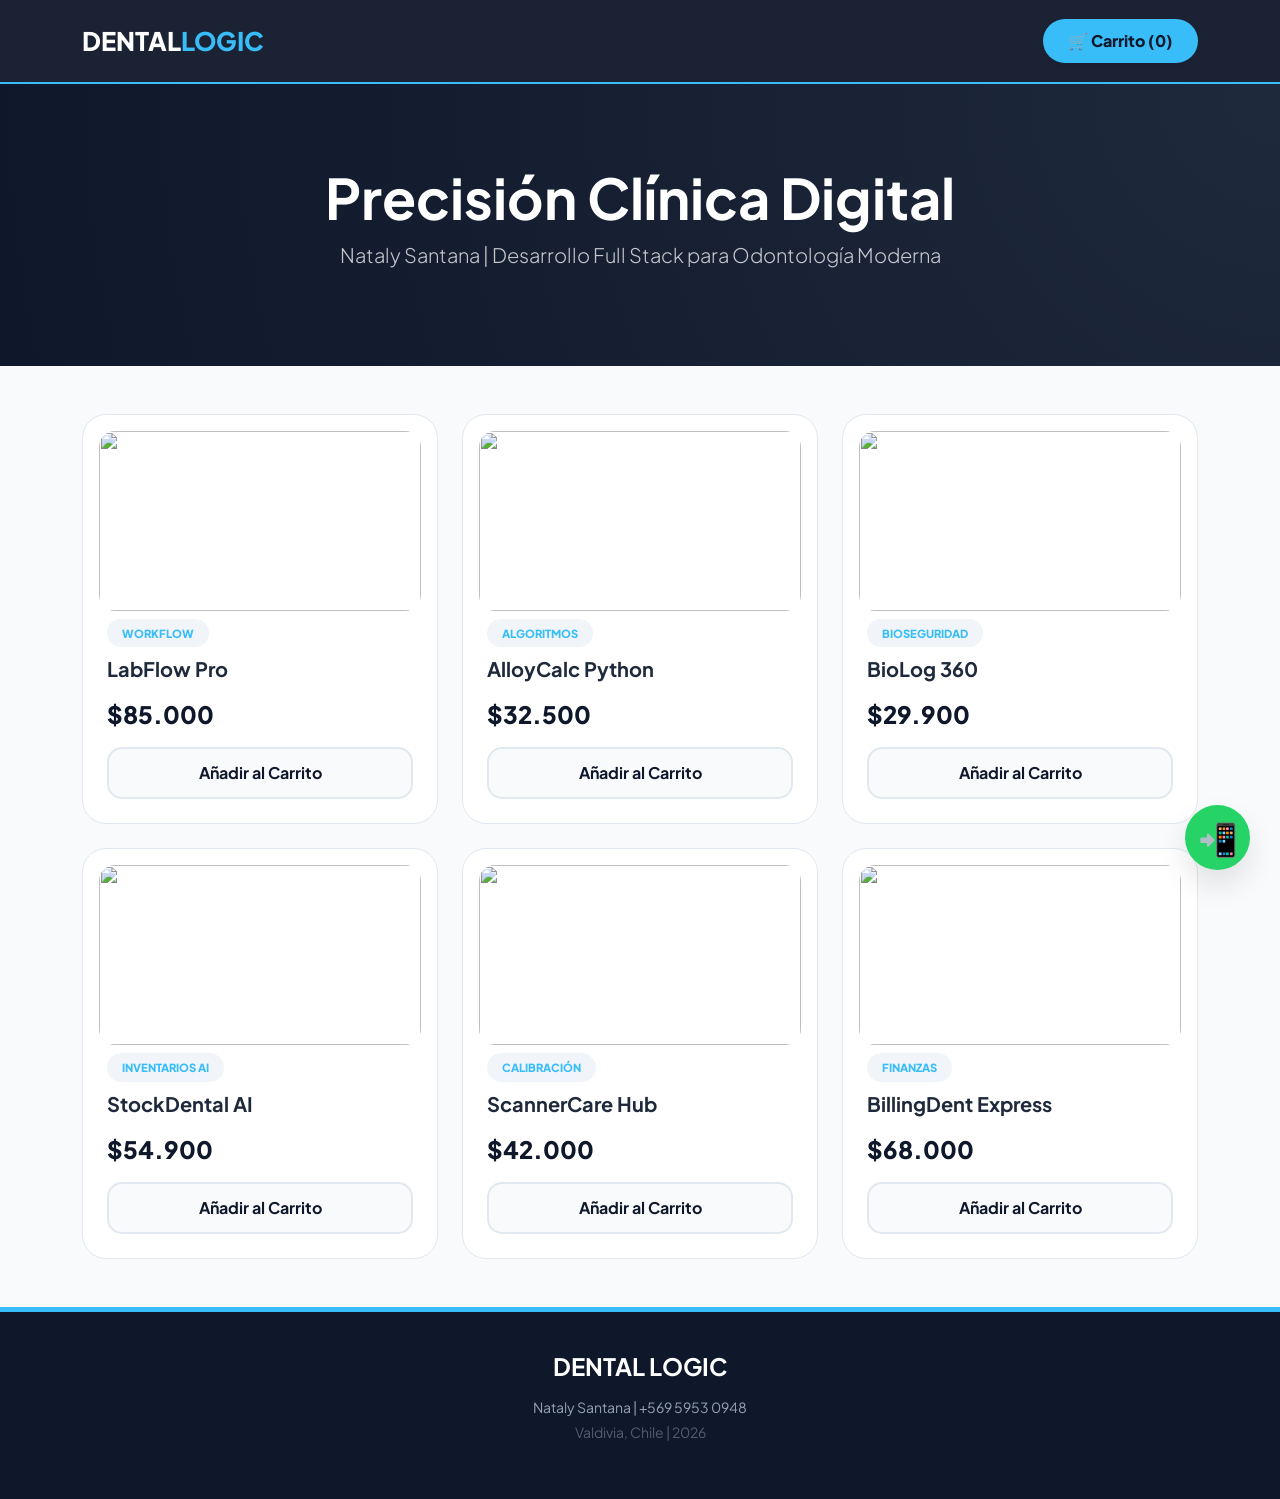
==== commit ae32debe: "fix: restauración completa con estructura de carpetas y 6 productos" ====
--- a/index.html
+++ b/index.html
@@ -12,16 +12,14 @@
     <nav class="navbar sticky-top">
         <div class="container d-flex justify-content-between align-items-center">
             <a class="nav-logo" href="#">DENTAL<span>LOGIC</span></a>
-            <button class="btn-cart-nav shadow-sm" data-bs-toggle="offcanvas" data-bs-target="#cartSide">
-                🛒 Carrito (<span id="count">0</span>)
-            </button>
+            <button class="btn-cart-nav shadow-sm" data-bs-toggle="offcanvas" data-bs-target="#cartSide">🛒 Carrito (<span id="count">0</span>)</button>
         </div>
     </nav>
 
     <header class="hero">
         <div class="container">
-            <h1 class="fw-bold">Precisión Clínica Digital</h1>
-            <p class="lead opacity-75">Soluciones Python especializadas por Nataly Santana.</p>
+            <h1 class="fw-bold display-4">Precisión Clínica Digital</h1>
+            <p class="lead opacity-75">Nataly Santana | Desarrollo Full Stack para Odontología Moderna</p>
         </div>
     </header>
 
@@ -38,7 +36,62 @@
                     </div>
                 </div>
             </div>
+            <div class="col-md-4">
+                <div class="product-card p-3">
+                    <div class="img-wrapper rounded-4"><img src="https://images.unsplash.com/photo-1551076805-e1869033e561?q=80&w=400" class="card-img-top"></div>
+                    <div class="p-2">
+                        <span class="badge-tech">Algoritmos</span>
+                        <h5 class="fw-bold">AlloyCalc Python</h5>
+                        <div class="price-tag">$32.500</div>
+                        <button class="btn-add" onclick="add('AlloyCalc Python', 32500)">Añadir al Carrito</button>
+                    </div>
+                </div>
             </div>
+            <div class="col-md-4">
+                <div class="product-card p-3">
+                    <div class="img-wrapper rounded-4"><img src="https://images.unsplash.com/photo-1581091226825-a6a2a5aee158?q=80&w=400" class="card-img-top"></div>
+                    <div class="p-2">
+                        <span class="badge-tech">Bioseguridad</span>
+                        <h5 class="fw-bold">BioLog 360</h5>
+                        <div class="price-tag">$29.900</div>
+                        <button class="btn-add" onclick="add('BioLog 360', 29900)">Añadir al Carrito</button>
+                    </div>
+                </div>
+            </div>
+            <div class="col-md-4">
+                <div class="product-card p-3">
+                    <div class="img-wrapper rounded-4"><img src="https://images.unsplash.com/photo-1460925895917-afdab827c52f?q=80&w=400" class="card-img-top"></div>
+                    <div class="p-2">
+                        <span class="badge-tech">Inventarios AI</span>
+                        <h5 class="fw-bold">StockDental AI</h5>
+                        <div class="price-tag">$54.900</div>
+                        <button class="btn-add" onclick="add('StockDental AI', 54900)">Añadir al Carrito</button>
+                    </div>
+                </div>
+            </div>
+            <div class="col-md-4">
+                <div class="product-card p-3">
+                    <div class="img-wrapper rounded-4"><img src="https://images.unsplash.com/photo-1518152006812-edab29b069ac?q=80&w=400" class="card-img-top"></div>
+                    <div class="p-2">
+                        <span class="badge-tech">Calibración</span>
+                        <h5 class="fw-bold">ScannerCare Hub</h5>
+                        <div class="price-tag">$42.000</div>
+                        <button class="btn-add" onclick="add('ScannerCare Hub', 42000)">Añadir al Carrito</button>
+                    </div>
+                </div>
+            </div>
+            <div class="col-md-4">
+                <div class="product-card p-3">
+                    <div class="img-wrapper rounded-4"><img src="https://images.unsplash.com/photo-1584017911766-d451b3d0e843?q=80&w=400" class="card-img-top"></div>
+                    <div class="p-2">
+                        <span class="badge-tech">Finanzas</span>
+                        <h5 class="fw-bold">BillingDent Express</h5>
+                        <div class="price-tag">$68.000</div>
+                        <button class="btn-add" onclick="add('BillingDent Express', 68000)">Añadir al Carrito</button>
+                    </div>
+                </div>
+            </div>
+        </div>
     </main>
 
     <div class="offcanvas offcanvas-end shadow" tabindex="-1" id="cartSide">
@@ -51,12 +104,20 @@
             <div class="mt-4 p-4 bg-light rounded-4 d-flex justify-content-between h4 fw-bold">
                 <span>Total:</span><span id="totalPrice">$0</span>
             </div>
-            <a href="#" id="waCheck" class="btn btn-success w-100 py-3 mt-3 fw-bold rounded-4 shadow" style="display:none;">IR A PAGAR 💳</a>
+            <a href="#" id="waCheck" class="btn btn-success w-100 py-3 mt-3 fw-bold rounded-4 shadow" style="display:none; background-color: var(--wa); border:none;">IR A PAGAR 💳</a>
         </div>
     </div>
 
     <a href="https://wa.me/56959530948" class="wa-float" target="_blank">📲</a>
 
+    <footer>
+        <div class="container">
+            <h4 class="text-white fw-bold mb-3">DENTAL LOGIC</h4>
+            <p class="small mb-1">Nataly Santana | +569 5953 0948</p>
+            <p class="small opacity-50">Valdivia, Chile | 2026</p>
+        </div>
+    </footer>
+
     <script src="https://cdn.jsdelivr.net/npm/bootstrap@5.3.0/dist/js/bootstrap.bundle.min.js"></script>
     <script src="js/script.js"></script>
 </body>
--- a/css/style.css
+++ b/css/style.css
@@ -1,18 +1,21 @@
 :root { --primary: #0f172a; --accent: #38bdf8; --bg: #f8fafc; --wa: #25d366; }
-body { background: var(--bg); font-family: 'Plus Jakarta Sans', sans-serif; color: #1e293b; }
+body { background: var(--bg); font-family: 'Plus Jakarta Sans', sans-serif; color: #1e293b; margin: 0; padding: 0; }
 .navbar { background: rgba(15, 23, 42, 0.95); backdrop-filter: blur(10px); padding: 1.2rem 0; border-bottom: 2px solid var(--accent); }
 .nav-logo { font-weight: 800; font-size: 1.6rem; color: white; text-decoration: none; }
 .nav-logo span { color: var(--accent); }
-.btn-cart-nav { background: var(--accent); color: var(--primary); border-radius: 50px; padding: 10px 25px; font-weight: 800; border: none; transition: 0.3s; }
-.hero { background: radial-gradient(circle at top right, #1e293b, #0f172a); color: white; padding: 100px 0 80px; text-align: center; }
+.btn-cart-nav { background: var(--accent); color: var(--primary); border-radius: 50px; padding: 10px 25px; font-weight: 800; border: none; }
+.hero { background: radial-gradient(circle at top right, #1e293b, #0f172a); color: white; padding: 80px 0; text-align: center; }
 .preview-box { background: #1e293b; border-radius: 24px; padding: 20px; border: 1px solid rgba(255,255,255,0.1); margin-bottom: 30px; }
 .preview-dot { height: 12px; width: 12px; border-radius: 50%; display: inline-block; margin-right: 6px; }
 .product-card { border: 1px solid #e2e8f0; border-radius: 24px; background: white; transition: 0.4s; height: 100%; display: flex; flex-direction: column; overflow: hidden; }
 .product-card:hover { transform: translateY(-12px); box-shadow: 0 25px 50px rgba(0,0,0,0.1); border-color: var(--accent); }
-.img-wrapper { height: 200px; overflow: hidden; }
+.img-wrapper { height: 180px; overflow: hidden; }
 .card-img-top { height: 100%; width: 100%; object-fit: cover; }
-.badge-tech { background: #f1f5f9; color: var(--accent); font-size: 0.7rem; font-weight: 800; padding: 6px 15px; border-radius: 50px; text-transform: uppercase; margin-bottom: 15px; display: inline-block; }
-.price-tag { font-size: 1.6rem; font-weight: 800; color: var(--primary); margin: 20px 0; }
-.btn-add { background: #f8fafc; color: var(--primary); border: 2px solid #e2e8f0; font-weight: 700; border-radius: 15px; width: 100%; padding: 15px; margin-top: auto; }
-.wa-float { position: fixed; bottom: 30px; right: 30px; background: var(--wa); color: white; width: 65px; height: 65px; border-radius: 50%; display: flex; align-items: center; justify-content: center; font-size: 32px; box-shadow: 0 15px 30px rgba(37,211,102,0.3); z-index: 1000; text-decoration: none; }
-footer { background: #0f172a; color: #94a3b8; padding: 60px 0; border-top: 5px solid var(--accent); }
+.badge-tech { background: #f1f5f9; color: var(--accent); font-size: 0.7rem; font-weight: 800; padding: 6px 15px; border-radius: 50px; text-transform: uppercase; margin-bottom: 10px; display: inline-block; }
+.price-tag { font-size: 1.5rem; font-weight: 800; color: var(--primary); margin: 15px 0; }
+.btn-add { background: #f8fafc; color: var(--primary); border: 2px solid #e2e8f0; font-weight: 700; border-radius: 15px; width: 100%; padding: 12px; margin-top: auto; }
+.btn-add:hover { background: var(--primary); color: white; }
+.wa-float { position: fixed; bottom: 30px; right: 30px; background: var(--wa); color: white; width: 65px; height: 65px; border-radius: 50%; display: flex; align-items: center; justify-content: center; font-size: 32px; box-shadow: 0 15px 30px rgba(0,0,0,0.1); z-index: 1000; text-decoration: none; }
+.faq-section { background: white; padding: 60px 0; }
+.accordion-item { border: 1px solid #f1f5f9; margin-bottom: 10px; border-radius: 15px !important; overflow: hidden; }
+footer { background: #0f172a; color: #94a3b8; padding: 40px 0; border-top: 5px solid var(--accent); text-align: center; }
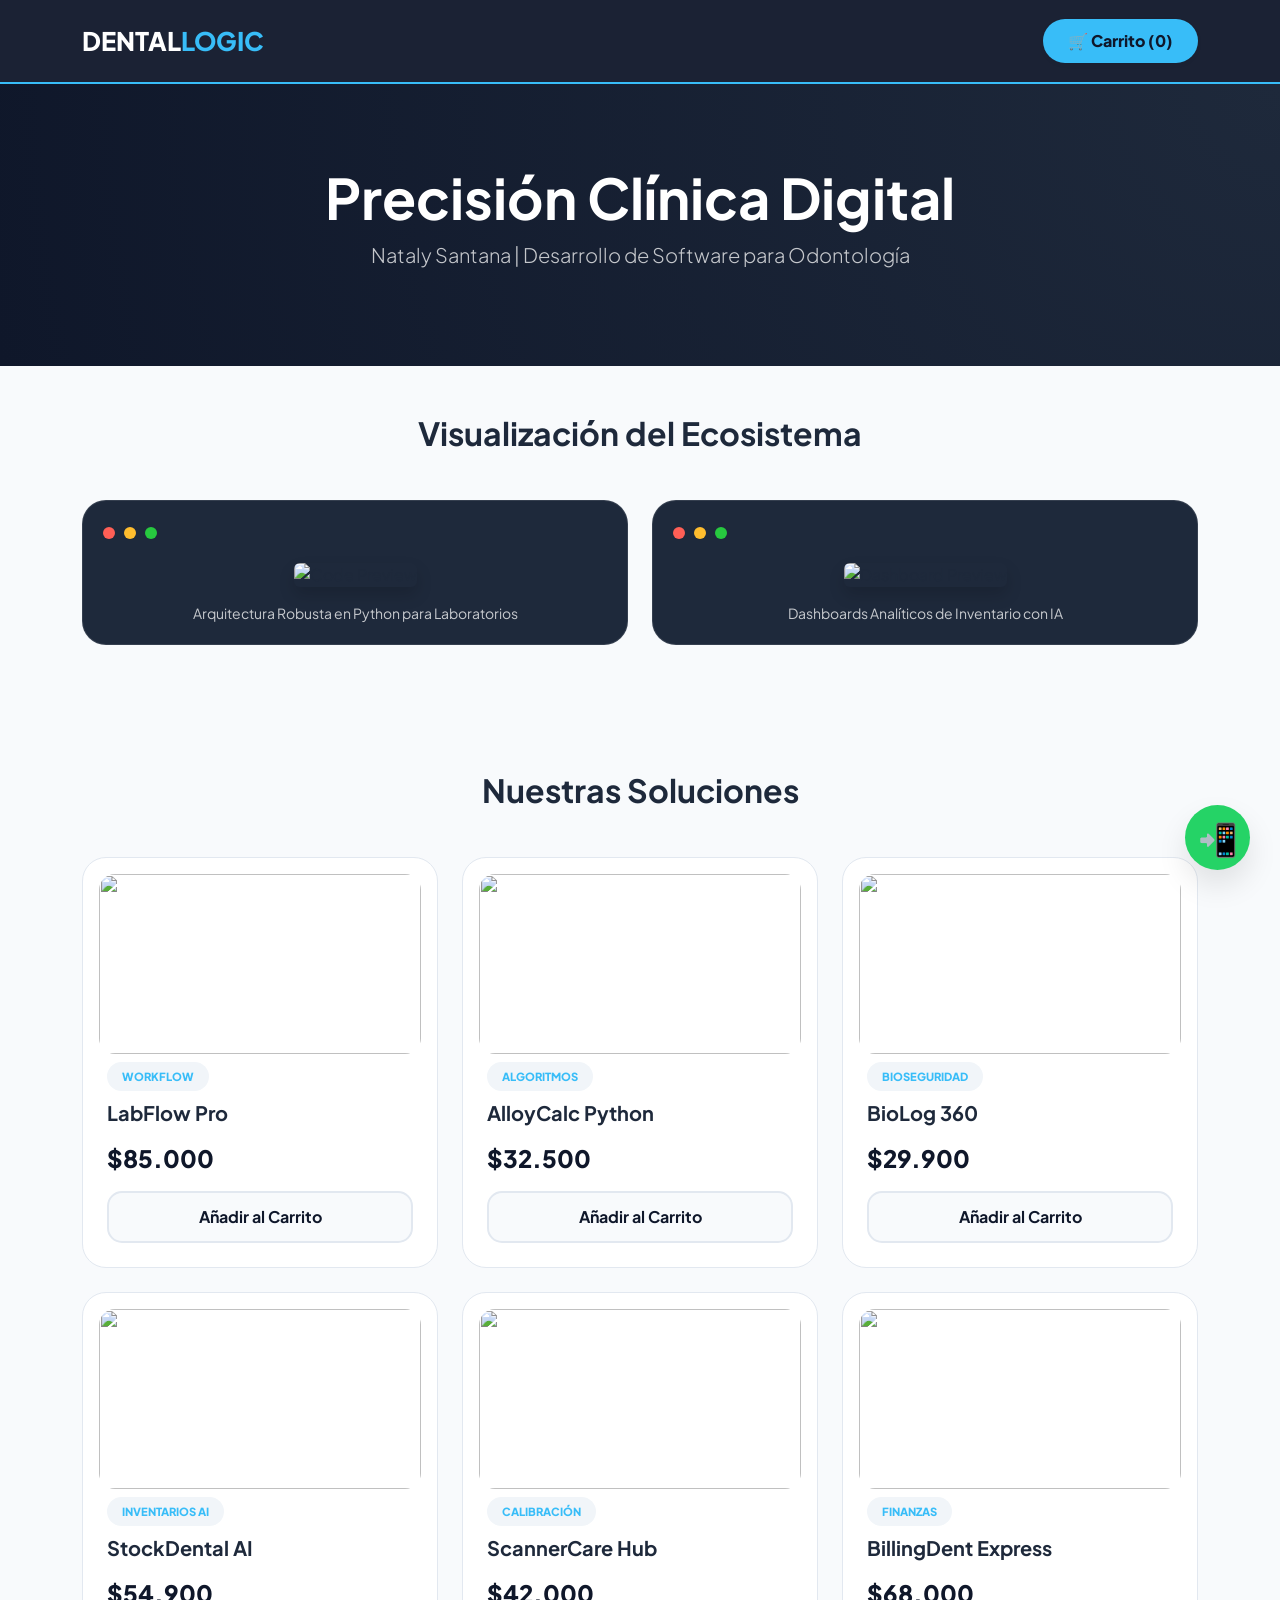
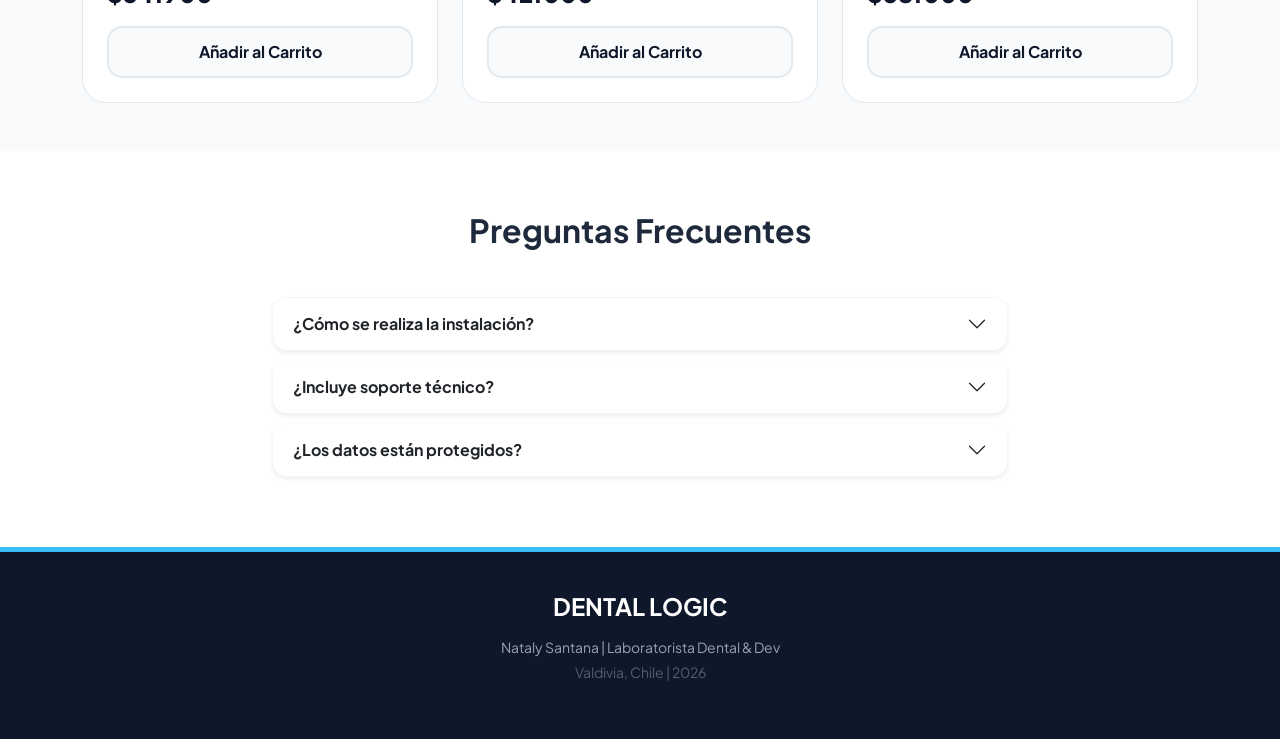
==== commit f6fa8734: "feat: restaurar galería de imágenes y sección FAQ" ====
--- a/index.html
+++ b/index.html
@@ -19,11 +19,40 @@
     <header class="hero">
         <div class="container">
             <h1 class="fw-bold display-4">Precisión Clínica Digital</h1>
-            <p class="lead opacity-75">Nataly Santana | Desarrollo Full Stack para Odontología Moderna</p>
+            <p class="lead opacity-75">Nataly Santana | Desarrollo de Software para Odontología</p>
         </div>
     </header>
 
+    <section class="container py-5">
+        <h2 class="text-center fw-bold mb-5">Visualización del Ecosistema</h2>
+        <div class="row g-4 text-center">
+            <div class="col-md-6">
+                <div class="preview-box">
+                    <div class="text-start mb-3">
+                        <span class="preview-dot" style="background:#ff5f56"></span>
+                        <span class="preview-dot" style="background:#ffbd2e"></span>
+                        <span class="preview-dot" style="background:#27c93f"></span>
+                    </div>
+                    <img src="https://images.unsplash.com/photo-1555066931-4365d14bab8c?q=80&w=800" class="img-fluid rounded shadow" alt="Code Preview">
+                    <p class="text-white mt-3 mb-0 small opacity-75">Arquitectura Robusta en Python para Laboratorios</p>
+                </div>
+            </div>
+            <div class="col-md-6">
+                <div class="preview-box">
+                    <div class="text-start mb-3">
+                        <span class="preview-dot" style="background:#ff5f56"></span>
+                        <span class="preview-dot" style="background:#ffbd2e"></span>
+                        <span class="preview-dot" style="background:#27c93f"></span>
+                    </div>
+                    <img src="https://images.unsplash.com/photo-1460925895917-afdab827c52f?q=80&w=800" class="img-fluid rounded shadow" alt="Dashboard Preview">
+                    <p class="text-white mt-3 mb-0 small opacity-75">Dashboards Analíticos de Inventario con IA</p>
+                </div>
+            </div>
+        </div>
+    </section>
+
     <main class="container py-5">
+        <h2 class="text-center fw-bold mb-5">Nuestras Soluciones</h2>
         <div class="row g-4">
             <div class="col-md-4">
                 <div class="product-card p-3">
@@ -94,6 +123,54 @@
         </div>
     </main>
 
+    <section class="faq-section">
+        <div class="container">
+            <h2 class="text-center fw-bold mb-5">Preguntas Frecuentes</h2>
+            <div class="row justify-content-center">
+                <div class="col-md-8">
+                    <div class="accordion" id="faqAcc">
+                        <div class="accordion-item shadow-sm">
+                            <h2 class="accordion-header">
+                                <button class="accordion-button collapsed fw-bold" type="button" data-bs-toggle="collapse" data-bs-target="#f1">
+                                    ¿Cómo se realiza la instalación?
+                                </button>
+                            </h2>
+                            <div id="f1" class="accordion-collapse collapse" data-bs-parent="#faqAcc">
+                                <div class="accordion-body">
+                                    La instalación se realiza de forma remota y personalizada. Yo misma configuro el entorno para que el software quede operativo en tu laboratorio de inmediato.
+                                </div>
+                            </div>
+                        </div>
+                        <div class="accordion-item shadow-sm">
+                            <h2 class="accordion-header">
+                                <button class="accordion-button collapsed fw-bold" type="button" data-bs-toggle="collapse" data-bs-target="#f2">
+                                    ¿Incluye soporte técnico?
+                                </button>
+                            </h2>
+                            <div id="f2" class="accordion-collapse collapse" data-bs-parent="#faqAcc">
+                                <div class="accordion-body">
+                                    ¡Sí! Al ser desarrollo directo, el soporte post-venta es vía WhatsApp para resolver cualquier duda técnica o actualización necesaria.
+                                </div>
+                            </div>
+                        </div>
+                        <div class="accordion-item shadow-sm">
+                            <h2 class="accordion-header">
+                                <button class="accordion-button collapsed fw-bold" type="button" data-bs-toggle="collapse" data-bs-target="#f3">
+                                    ¿Los datos están protegidos?
+                                </button>
+                            </h2>
+                            <div id="f3" class="accordion-collapse collapse" data-bs-parent="#faqAcc">
+                                <div class="accordion-body">
+                                    Absolutamente. Utilizamos encriptación de datos y respaldos automáticos para asegurar que la información de tus pacientes y trabajos nunca se pierda.
+                                </div>
+                            </div>
+                        </div>
+                    </div>
+                </div>
+            </div>
+        </div>
+    </section>
+
     <div class="offcanvas offcanvas-end shadow" tabindex="-1" id="cartSide">
         <div class="offcanvas-header bg-dark text-white p-4">
             <h5 class="fw-bold mb-0">TU SELECCIÓN</h5>
@@ -111,9 +188,9 @@
     <a href="https://wa.me/56959530948" class="wa-float" target="_blank">📲</a>
 
     <footer>
-        <div class="container">
+        <div class="container text-center">
             <h4 class="text-white fw-bold mb-3">DENTAL LOGIC</h4>
-            <p class="small mb-1">Nataly Santana | +569 5953 0948</p>
+            <p class="small mb-1">Nataly Santana | Laboratorista Dental & Dev</p>
             <p class="small opacity-50">Valdivia, Chile | 2026</p>
         </div>
     </footer>
